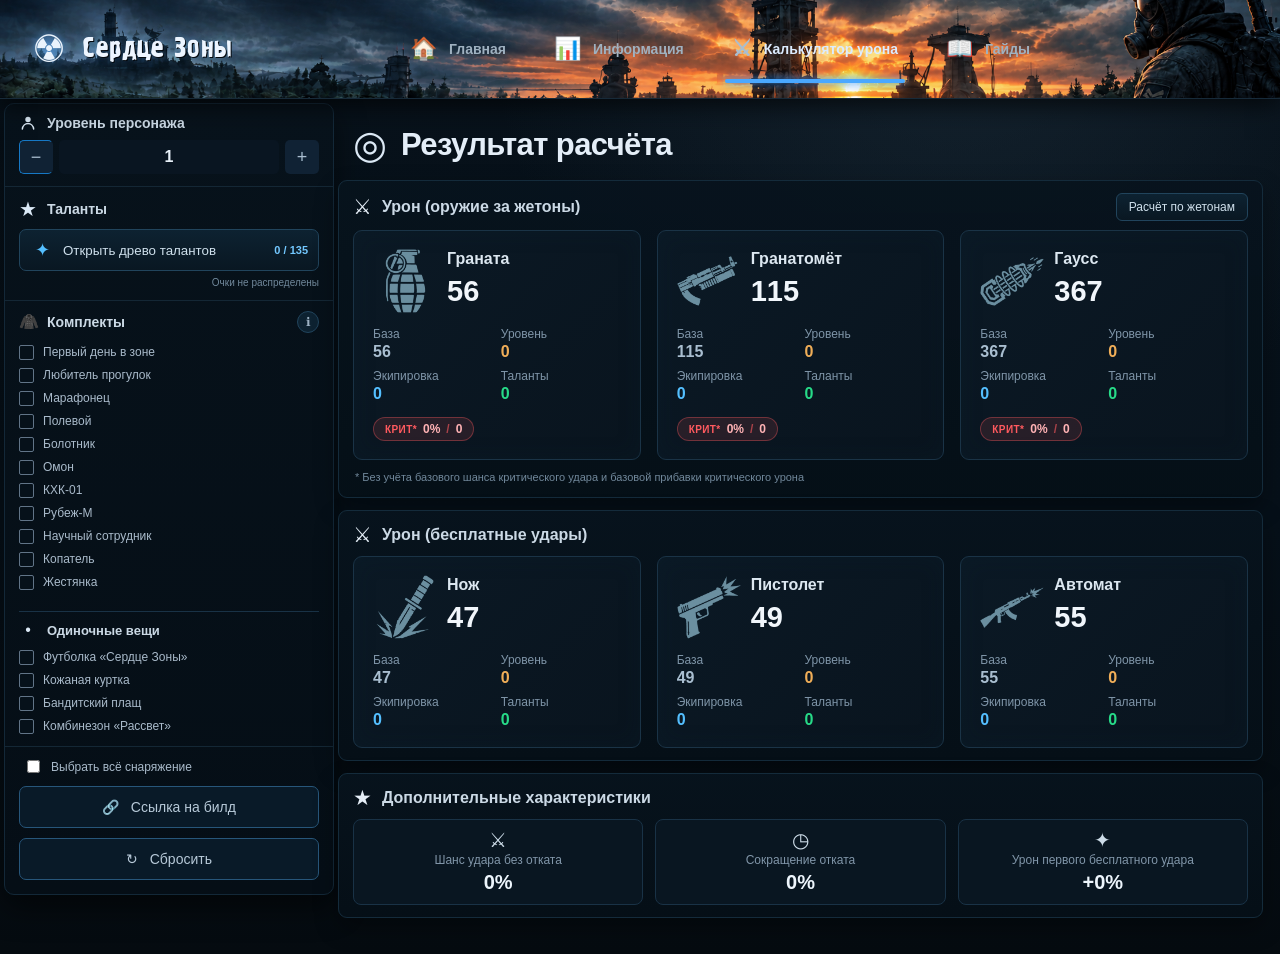
==== calculator.html @ 43578a58 "Fix" ====
<!doctype html>
<html lang="ru">
<head>
<meta charset="UTF-8">
<meta name="viewport" content="width=device-width, initial-scale=1.0">
<title>Сердце Зоны — Калькулятор урона</title>
<meta name="description" content="Калькулятор урона для игры «Сердце Зоны»: оружие, снаряжение и таланты.">
<meta property="og:type" content="website">
<meta property="og:site_name" content="Сердце Зоны">
<meta property="og:title" content="Сердце Зоны — Калькулятор урона">
<meta property="og:description" content="Калькулятор урона и справочные таблицы по уровням для игры «Сердце Зоны».">
<meta property="og:url" content="https://sof-oss.github.io/helper/calculator.html">
<meta property="og:image" content="https://sof-oss.github.io/helper/assets/preview.jpg">
<meta property="og:image:width" content="1200">
<meta property="og:image:height" content="628">
<meta property="og:locale" content="ru_RU">
<meta name="twitter:card" content="summary_large_image">
<link rel="icon" type="image/svg+xml" href="favicon.svg">
<link rel="stylesheet" href="styles.css">
</head>
<body>
<header class="site-header">
  <div class="header-inner">
    <a class="logo" href="index.html"><div class="rad-logo">☢</div><div class="logo-copy"><div class="logo-title">Сердце Зоны</div></div></a>
    <nav class="main-nav">
      <a href="index.html"><span>🏠</span>Главная</a>
      <a href="info.html"><span>📊</span>Информация</a>
      <a class="active" href="calculator.html"><span>⚔</span>Калькулятор урона</a>
      <a href="guides.html"><span>📖</span>Гайды</a>
    </nav>
  </div>
</header>

<div class="page">
<aside class="sidebar">
<section class="side-section level-section"><div class="side-title"><svg class="person-icon" viewBox="0 0 24 24" aria-hidden="true"><circle cx="12" cy="7.2" r="3.6"/><path d="M4.5 20c.4-4.6 3.9-7.3 7.5-7.3s7.1 2.7 7.5 7.3" fill="none" stroke="currentColor" stroke-width="2" stroke-linecap="round"/></svg><b>Уровень персонажа</b></div><div class="level-row"><button type="button" data-step="level" data-dir="-1">−</button><input id="level" type="number" min="1" max="100" value="1"><button type="button" data-step="level" data-dir="1">+</button></div></section>
<section class="side-section talent-launcher"><div class="side-title"><span>★</span><b>Таланты</b></div><button type="button" id="openTalents" class="talent-open"><span>✦</span><span>Открыть древо талантов</span><b id="talentPointsBadge">0 / 135</b></button><div class="talent-summary" id="talentSummary">Очки не распределены</div></section>
<section class="side-section equipment-section"><div class="side-title"><span class="clothes-icon" aria-hidden="true">🧥</span><b>Комплекты</b><button type="button" id="openGearInfo" class="gear-info-btn" aria-label="Бонусы снаряжения" title="Бонусы снаряжения">ℹ</button></div><div id="sets" class="options"></div><div class="items-divider"><span>•</span><b>Одиночные вещи</b></div><div id="items" class="options"></div></section>
<div class="side-actions">
<label class="select-all"><input id="selectAllEquipment" type="checkbox"> <span>Выбрать всё снаряжение</span></label>
<button type="button" class="side-btn" id="shareBuild">🔗 &nbsp; Ссылка на билд</button>
<button type="button" class="side-btn" id="resetAll">↻ &nbsp; Сбросить</button>
</div>
</aside>
<main class="content">
<div class="result-title"><span class="target-icon">◎</span><h1>Результат расчёта</h1></div>
<section class="result-panel"><div class="section-heading"><span>⚔</span><b>Урон (оружие за жетоны)</b><button type="button" id="openTokens" class="tokens-btn">Расчёт по жетонам</button></div><div class="damage-grid" id="paidCards"></div><p class="damage-footnote">* Без учёта базового шанса критического удара и базовой прибавки критического урона</p></section>
<section class="result-panel"><div class="section-heading"><span>⚔</span><b>Урон (бесплатные удары)</b></div><div class="damage-grid" id="freeCards"></div></section>
<section class="result-panel extra-panel"><div class="section-heading"><span>★</span><b>Дополнительные характеристики</b></div><div class="extra-grid"><div><i class="delta" id="deltaNoCooldown"></i><span>⚔</span><small>Шанс удара без отката</small><strong id="noCooldown">0%</strong></div><div><i class="delta" id="deltaCooldown"></i><span>◷</span><small>Сокращение отката</small><strong id="cooldown">0%</strong></div><div><i class="delta" id="deltaFirstFreeHit"></i><span>✦</span><small>Урон первого бесплатного удара</small><strong id="firstFreeHit">+0%</strong></div></div></section>
</main>
</div>

<div id="talentModal" class="talent-modal" aria-hidden="true">
  <div class="talent-backdrop" data-close-talents></div>
  <section class="talent-dialog" role="dialog" aria-modal="true" aria-labelledby="talentModalTitle">
    <div class="talent-game-window">
      <header class="talent-game-header">
        <div><h2 id="talentModalTitle">Таланты</h2><p>Усиливай удары по боссам и открывай новые бонусы по цепочке.</p></div>
        <div class="talent-game-actions"><span class="talent-points"><b id="modalSpentPoints">0</b> / <b id="modalMaxPoints">135</b></span><button type="button" class="talent-icon-button" data-close-talents aria-label="Закрыть">×</button></div>
      </header>
      <div class="talent-game-body"><aside class="talent-game-sidebar" id="talentSidebar"></aside><main class="talent-flow-wrap"><div class="talent-flow" id="talentFlow"></div></main><div class="talent-detail-overlay" id="talentDetailOverlay"></div></div>
    </div>
  </section>
</div>
<div id="gearInfoModal" class="talent-modal gear-info-modal" aria-hidden="true">
  <div class="talent-backdrop" data-close-gear-info></div>
  <section class="talent-dialog gear-info-dialog" role="dialog" aria-modal="true" aria-labelledby="gearInfoModalTitle">
    <div class="talent-game-window gear-info-window">
      <header class="talent-game-header">
        <div><h2 id="gearInfoModalTitle">Бонусы снаряжения</h2><p>Полный список бонусов всех комплектов и одиночных вещей.</p></div>
        <div class="talent-game-actions"><button type="button" class="talent-icon-button" data-close-gear-info aria-label="Закрыть">×</button></div>
      </header>
      <div class="gear-info-body" id="gearInfoBody"></div>
    </div>
  </section>
</div>
<div id="tokensModal" class="talent-modal gear-info-modal" aria-hidden="true">
  <div class="talent-backdrop" data-close-tokens></div>
  <section class="talent-dialog gear-info-dialog" role="dialog" aria-modal="true" aria-labelledby="tokensModalTitle">
    <div class="talent-game-window gear-info-window tokens-window">
      <header class="talent-game-header">
        <div><h2 id="tokensModalTitle">Расчёт по жетонам</h2><p>По текущему уровню, снаряжению и талантам из калькулятора.</p></div>
        <div class="talent-game-actions"><button type="button" class="talent-icon-button" data-close-tokens aria-label="Закрыть">×</button></div>
      </header>
      <div class="gear-info-body">
        <div class="tok-grid">
          <section class="tok-col">
            <label class="tok-field"><span>Количество жетонов</span><input id="tokenCount" type="number" min="0" step="1" value="7200" inputmode="numeric"></label>
            <div class="tok-title">Ожидаемый урон</div>
            <div class="data-wrap"><table class="data-table"><thead><tr><th>Оружие</th><th>Ударов</th><th>Без крита</th><th class="tok-crit">С критом</th></tr></thead><tbody id="tokenExpected"></tbody></table></div>
          </section>
          <section class="tok-col">
            <label class="tok-field"><span>Нужное количество урона</span><input id="tokenTarget" type="number" min="0" step="1" value="1000000" inputmode="numeric"></label>
            <div class="tok-title">Необходимо жетонов</div>
            <div class="data-wrap"><table class="data-table"><thead><tr><th>Оружие</th><th>Без крита</th><th class="tok-crit">С критом</th></tr></thead><tbody id="tokenNeeded"></tbody></table></div>
          </section>
        </div>
        <div class="gear-info-group-title">Исходные данные и эффективность</div>
        <section class="tok-col">
          <div class="data-wrap"><table class="data-table"><thead><tr><th>Оружие</th><th>Цена, жетонов</th><th>Урон за удар</th><th>Крит (шанс / бонус)</th><th class="tok-crit">Средний урон с критом</th><th>Урон на жетон</th><th>На жетон с критом</th></tr></thead><tbody id="tokenBase"></tbody></table></div>
        </section>
        <p class="tok-note">Цена за удар: граната — 3, гранатомёт — 5, гаусс — 15 жетонов. Средний урон с критом = урон + шанс крита × бонус крита. Количество ударов целое: жетоны считаются на целые удары. Крит считается без учёта базового шанса критического удара и базовой прибавки критического урона. ★ — самое выгодное оружие по урону на один жетон.</p>
      </div>
    </div>
  </section>
</div>
<div id="toast" class="toast" role="status" aria-live="polite">В разработке</div>
<script src="talents.js"></script><script src="app.js"></script></body></html>
---- styles.css ----
/* ===== Основа ===== */
*{box-sizing:border-box}
html,body{margin:0;min-height:100%;background:#060d13;color:#dce7f2;font-family:"Segoe UI",Arial,sans-serif;overflow-x:hidden}
body{background:radial-gradient(circle at 75% 0%,rgba(49,73,91,.32),transparent 35%),linear-gradient(180deg,#07111a 0,#061019 55%,#050b10 100%);font-size:14px}
:where(button,input,a):focus-visible{outline:2px solid #54bfff;outline-offset:2px}

/* ===== Шапка ===== */
.site-header{height:99px;border-bottom:1px solid #172a39;background-image:url("assets/header.png");background-size:100% auto;background-position:center;background-repeat:no-repeat;background-color:#07111a;box-shadow:0 5px 24px #000b;position:relative;z-index:2}
.header-inner{height:100%;display:flex;align-items:center;padding:0 28px;gap:50px}
.logo{width:315px;display:flex;align-items:center;gap:12px;text-decoration:none;color:inherit}
.rad-logo{width:42px;height:50px;display:grid;place-items:center;font-size:38px;color:#eaf3fc;filter:drop-shadow(0 0 6px #5aaeff);line-height:1}
@font-face{font-family:"Graffiti1C";src:url("assets/fonts/graffiti-stalker.woff") format("woff"),url("assets/fonts/graffiti-stalker.ttf") format("truetype");font-weight:normal;font-style:normal;font-display:swap}
.logo-title{font-family:"Graffiti1C","Segoe UI",Arial,sans-serif;font-size:29px;font-weight:400;letter-spacing:.5px;line-height:1;color:#edf5ff;text-shadow:1px 1px 0 #04090e,0 0 12px rgba(90,174,255,.4)}
.main-nav{height:100%;display:flex;align-items:center;gap:14px}
.main-nav a{height:100%;padding:0 17px;display:flex;align-items:center;gap:12px;color:#9fb1c0;text-decoration:none;font-weight:600;position:relative;white-space:nowrap}
.main-nav a:focus-visible{outline-offset:-2px;border-radius:4px}
.main-nav a span{font-size:22px;color:#a9bed1}
.main-nav a.active{color:#dcecff}
.main-nav a.active:after{content:"";position:absolute;bottom:15px;left:10px;right:10px;height:4px;border-radius:4px;background:#4aa8ff;box-shadow:0 0 8px #238cff}

/* ===== Вкладки сайта =====
   Каждый раздел (Калькулятор, Информация) — это .view; активен тот,
   у которого нет атрибута hidden. Переключение — в app.js (switchView). */

/* ===== Раскладка ===== */
.page{display:grid;grid-template-columns:330px minmax(0,1fr);gap:4px;min-height:calc(100vh - 92px);padding:4px;align-items:start}
.content{padding:15px 13px 20px 0;min-width:0}

/* ===== Боковая панель ===== */
.sidebar{border:1px solid #132838;border-radius:10px;background:linear-gradient(180deg,rgba(7,18,27,.98),rgba(5,14,22,.98));box-shadow:0 12px 30px #0008;overflow:hidden}
.side-section{padding:10px 14px 12px;border-bottom:1px solid #142735}
.side-title{display:flex;align-items:center;gap:10px;font-size:14px;color:#cbd9e5;margin-bottom:8px}
.side-title span{font-size:20px;color:#dbe9f6;width:18px;text-align:center}
.side-title .person-icon{width:18px;height:18px;flex:0 0 18px;fill:currentColor;color:#dbe9f6}
.side-title .clothes-icon{font-size:16px;line-height:18px;width:18px;height:18px;display:inline-block;filter:grayscale(1)}

.level-row{display:grid;grid-template-columns:34px 1fr 34px;gap:6px}
.level-row button,.level-row input{height:34px;border:0;background:#091521;color:#9db2c4;border-radius:5px;text-align:center;font-size:18px}
.level-row button{background:#102234;color:#a9bed0;cursor:pointer}
.level-row button:hover{background:#162d41}
.level-row button:first-child{border:1px solid #1678c5;border-right-color:#102234}
.level-row input{font-size:16px;font-weight:700;color:#e7f0f8;font-variant-numeric:tabular-nums;-moz-appearance:textfield}
.level-row input::-webkit-inner-spin-button,.level-row input::-webkit-outer-spin-button{appearance:none;margin:0}

.talent-open{width:100%;height:42px;border:1px solid #21445c;border-radius:7px;background:linear-gradient(180deg,#0d2231,#091722);color:#cfe0ec;display:grid;grid-template-columns:25px 1fr auto;align-items:center;gap:8px;padding:0 10px;cursor:pointer;text-align:left}
.talent-open:hover{background:#10293a;border-color:#2e6384}
.talent-open>span:first-child{font-size:18px;color:#54bfff;text-align:center}
.talent-open b{font-size:11px;color:#73c8ff;font-weight:600}
.talent-summary{margin-top:6px;color:#71889b;font-size:10px;text-align:right}

.equipment-section{padding-bottom:9px;max-height:500px;overflow-y:auto;scrollbar-width:thin;scrollbar-color:#31566f #08131d}
.items-divider{display:flex;align-items:center;gap:10px;margin:18px 0 7px;padding-top:9px;border-top:1px solid #193246;color:#cbd9e5;font-size:13px}
.items-divider span{font-size:16px;color:#dbe9f6;width:18px;text-align:center}
.items-divider b{font-weight:700}
.options{display:grid;gap:1px}
.option{display:flex;align-items:center;gap:9px;min-height:22px;color:#a9baca;font-size:12px;cursor:pointer}
.option input{appearance:none;width:15px;height:15px;border:1px solid #617487;border-radius:2px;background:#06111a;margin:0}
.option input:checked{background:#3d9fff;border-color:#52aaff;box-shadow:inset 0 0 0 3px #07131d}
.gear-info-btn{margin-left:auto;width:22px;height:22px;flex:0 0 22px;border:1px solid #21445c;border-radius:50%;background:#0d2231;color:#9db2c4;font-size:12px;font-style:normal;line-height:1;display:grid;place-items:center;cursor:pointer;padding:0}
.gear-info-btn:hover{background:#10293a;color:#cfe0ec;border-color:#2e6384}

.side-actions{padding:10px 14px 14px;display:grid;gap:10px}
.select-all{display:flex;align-items:center;gap:8px;padding:0 4px;color:#a9baca;font-size:12px;cursor:pointer}
.select-all input{accent-color:#54bfff;cursor:pointer}
.select-all span{user-select:none}
.side-btn{height:42px;border:1px solid #27567a;border-radius:7px;background:#091a28;color:#b7c9d8;font-size:14px;cursor:pointer}
.side-btn:hover{background:#0d2435}

/* ===== Результаты ===== */
.result-title{display:flex;align-items:center;gap:14px;padding:4px 15px 13px}
.result-title h1{margin:0;font-size:31px;letter-spacing:-.6px;color:#e4eef8}
.target-icon{font-size:39px;color:#dce9f5}
.result-panel{border:1px solid #142b3b;border-radius:9px;background:linear-gradient(180deg,rgba(7,19,29,.94),rgba(5,15,23,.96));padding:12px 14px;margin-bottom:12px;box-shadow:0 10px 25px #0005}
.section-heading{display:flex;align-items:center;gap:10px;font-size:16px;color:#cbd9e5;margin-bottom:9px}
.section-heading span{font-size:21px;color:#e5eef7}
.section-heading b{font-weight:700}
.damage-footnote{margin:10px 2px 0;color:#71889b;font-size:11px;line-height:1.4}

.damage-grid{display:grid;grid-template-columns:repeat(3,minmax(0,1fr));gap:16px}
.damage-card{min-height:145px;border:1px solid #1a3346;border-radius:9px;background:linear-gradient(135deg,#0b1925,#09141e);position:relative;padding:18px 19px;display:grid;grid-template-columns:64px 1fr;align-content:space-between;row-gap:14px;box-shadow:inset 0 0 22px #0a223433}
.weapon-icon{width:64px;height:64px;background-repeat:no-repeat;background-size:contain;background-position:center}
.weapon-rifle{background-image:url("assets/rifle-DNSRr11w.webp")}
.weapon-pistol{background-image:url("assets/pistol-Cy7zO65D.webp")}
.weapon-knife{background-image:url("assets/knife-Dh_ibA91.webp")}
.weapon-gauss{background-image:url("assets/gauss-IaBtaAzR.webp")}
.weapon-ubgl{background-image:url("assets/ubgl-9PMpxB6a.webp")}
.weapon-grenade{background-image:url("assets/grenade-IrR3fcAU.webp")}
.dmg-main{padding-left:10px}
.damage-card h3{margin:1px 0 9px;font-size:16px;color:#dce7f0}
.damage-card strong{font-size:29px;line-height:1;color:#f1f6fb;font-variant-numeric:tabular-nums}

/* Разбивка урона: четыре ячейки одинаковой ширины во всех карточках */
.breakdown{grid-column:1/-1;display:grid;grid-template-columns:repeat(auto-fit,minmax(78px,1fr));gap:8px}
.bd-cell{display:flex;flex-direction:column;gap:2px}
.bd-cell small{font-size:12px;color:#7f95a8}
.bd-cell em{font-style:normal;font-size:16px;font-weight:600;color:#a9bed0;font-variant-numeric:tabular-nums}
.bd-level em{color:#f0ae58}
.bd-gear em{color:#54bfff}
.bd-talent em{color:#27db88}
.crit-chip{grid-column:1/-1;justify-self:start;display:inline-flex;align-items:center;gap:6px;padding:4px 11px;border-radius:20px;background:rgba(255,90,95,.12);border:1px solid rgba(255,90,95,.35);color:#ffb3b5;font-size:12px;font-weight:600;white-space:nowrap;font-variant-numeric:tabular-nums}
.crit-chip em{font-style:normal}
.crit-chip-label{color:#ff5a5f;text-transform:uppercase;font-size:10px;letter-spacing:.4px;font-weight:700}
.crit-chip-sep{color:#ff5a5f;opacity:.6}

/* Прибавка/убыль рядом с изменившимся значением */
.delta{position:absolute;top:10px;right:14px;font-style:normal;font-weight:700;font-size:14px;opacity:0;transform:translateY(4px);transition:opacity .25s,transform .25s;pointer-events:none;font-variant-numeric:tabular-nums}
.delta.show{opacity:1;transform:none}
.delta.up{color:#27db88}
.delta.down{color:#ff6b6f}

/* Таблицы (расчёт по жетонам, вкладка «Информация») */
.data-wrap{overflow-x:auto}
.data-table{width:100%;border-collapse:collapse;font-size:13px;font-variant-numeric:tabular-nums}
.data-table th{color:#7c93a6;font-size:11px;font-weight:600;text-align:right;padding:5px 8px;border-bottom:1px solid #193246}
.data-table td{text-align:right;padding:7px 8px;border-top:1px solid #142735;color:#e3edf6;white-space:nowrap}
.data-table th:first-child,.data-table td:first-child{text-align:left;color:#cbd9e5}
.data-table td.tok-crit,.data-table th.tok-crit{color:#ffb3b5}
.data-table td.tok-best{color:#27db88;font-weight:700}

.tok-field{display:flex;align-items:center;gap:12px;color:#cbd9e5;font-size:13px;font-weight:600}
.tok-field input{border:1px solid #1b3447;border-radius:6px;background:#0b1f30;color:#e7f0f8;text-align:center;font-weight:700;font-variant-numeric:tabular-nums;-moz-appearance:textfield}
.tok-field input{width:140px;height:36px;font-size:16px}
.tok-field input::-webkit-inner-spin-button,.tok-field input::-webkit-outer-spin-button{appearance:none;margin:0}

/* Дополнительные характеристики — на всю ширину панели */
.extra-grid{display:grid;grid-template-columns:repeat(auto-fit,minmax(200px,1fr));gap:12px}
.extra-grid>div{position:relative;min-height:74px;border:1px solid #193246;border-radius:8px;background:#091621;display:flex;flex-direction:column;align-items:center;justify-content:center;gap:3px;padding:10px;text-align:center}
.extra-grid>div>span{font-size:20px;line-height:1;color:#cddce8}
.extra-grid small{color:#8196a9;font-size:12px;line-height:1.2}
.extra-grid strong{font-size:20px;color:#edf5fc;font-variant-numeric:tabular-nums}

/* ===== Стартовая страница ===== */
.home-content{max-width:1000px;margin:0 auto;padding:48px 20px 30px}
.home-hero{text-align:center;margin-bottom:34px}
.home-hero h1{margin:0 0 10px;font-size:34px;letter-spacing:-.6px;color:#e4eef8}
.home-hero p{margin:0 auto;max-width:620px;color:#9fb1c0;font-size:14px;line-height:1.6}
.home-grid{display:grid;grid-template-columns:repeat(3,minmax(0,1fr));gap:16px}
.home-card{display:flex;flex-direction:column;gap:9px;padding:22px 20px;border:1px solid #1a3346;border-radius:9px;background:linear-gradient(135deg,#0b1925,#09141e);box-shadow:inset 0 0 22px #0a223433;color:inherit;text-decoration:none;transition:border-color .15s,transform .15s}
.home-card:hover{border-color:#2e6384;transform:translateY(-2px)}
.home-card span{font-size:30px;line-height:1;color:#54bfff}
.home-card b{font-size:16px;color:#dce7f0}
.home-card small{color:#8196a9;font-size:12px;line-height:1.5}

/* ===== Вкладка «Информация» ===== */
.info-content{max-width:1400px;margin:0 auto;padding:15px 20px 24px}
.info-lead{margin:0 2px 14px;color:#8196a9;font-size:12px;line-height:1.5}
.placeholder-panel{padding:32px 16px;text-align:center;color:#8196a9;font-size:14px}
.info-groups{display:grid;grid-template-columns:2.3fr 1fr 1fr;gap:16px;align-items:start}

/* Общая карточка блока — базовое оформление, у каждого блока свой акцентный
   цвет рамки/подложки/тени ниже (info-group-talents/pda/char), чтобы три
   блока не сливались друг с другом визуально. */
.info-group{border:1px solid #1a3346;border-radius:9px;background:linear-gradient(135deg,#0b1925,#09141e);padding:14px 16px 16px;box-shadow:inset 0 0 22px #0a223433;min-width:0}
.info-group-title{display:flex;align-items:center;justify-content:center;gap:9px;font-size:15px;color:#dce7f0;margin-bottom:11px;text-align:center}
.info-led{width:9px;height:9px;flex:0 0 9px;border-radius:50%;background:var(--led,#54bfff);box-shadow:0 0 8px var(--led,#54bfff)}
.info-subcols{display:grid;grid-template-columns:repeat(3,1fr);gap:10px}

/* Отличительное оформление трёх блоков: у каждого свой лёгкий оттенок рамки,
   подложки и внутренней тени, в тон его индикатора (info-led). */
.info-group-talents{border-color:#3a3320;background:linear-gradient(135deg,#141008,#0d0b06),linear-gradient(135deg,#0b1925,#09141e);box-shadow:inset 0 0 26px rgba(255,183,77,.05)}
.info-group-pda{border-color:#1f3a28;background:linear-gradient(135deg,#0c1712,#090f0b),linear-gradient(135deg,#0b1925,#09141e);box-shadow:inset 0 0 26px rgba(159,220,159,.05)}
.info-group-char{border-color:#1a3350;background:linear-gradient(135deg,#0a1826,#07121c),linear-gradient(135deg,#0b1925,#09141e);box-shadow:inset 0 0 26px rgba(84,191,255,.06)}

/* Таблицы «Информация» — усиленная читаемость: те же чёткие пропорциональные
   цифры, что и в остальном интерфейсе (а не мелкий моноширинный шрифт),
   более контрастная зебра и явные разделители между колонками
   ("Уровень" / "Урон" / "Всего"), как в исходном экспортируемом изображении
   (html_progress-tables.html), где числа не сливались друг с другом. */
.info-table{font-family:"Segoe UI",Arial,sans-serif;table-layout:fixed;-webkit-font-smoothing:antialiased}
.info-table th{padding:6px 6px 8px;font-size:10.5px;letter-spacing:.5px;text-transform:uppercase;border-bottom:1px solid #23475f;text-align:center;font-weight:700}
.info-table td{padding:5px 6px;font-size:12.5px;font-weight:600;border-top:1px solid #12222f;text-align:center;color:#eef4fa}
.info-table th:first-child,.info-table td:first-child{text-align:center;color:inherit}
.info-table tbody tr:nth-child(even):not(.info-milestone) td{background:rgba(159,220,159,.045)}
.info-milestone td{background:rgba(255,183,77,.14);color:#ffdca8;font-weight:700;border-top-color:rgba(255,183,77,.3);border-bottom:1px solid rgba(255,183,77,.3)}
.info-milestone td:first-child{color:#ffb74d}
.info-notes{margin:12px 0 0;padding-left:0;font-size:11.5px;line-height:1.7;list-style:none;text-align:center}
.info-notes li{margin-bottom:2px;font-weight:600}

/* ===== Уведомление ===== */
.toast{position:fixed;left:50%;top:50%;transform:translate(-50%,-45%) scale(.96);min-width:320px;padding:26px 38px 28px;border:2px solid #566b76;border-radius:4px;background:linear-gradient(180deg,#18252a 0%,#0a1114 100%);color:#d9e1df;text-align:center;font-size:24px;font-weight:700;letter-spacing:1px;text-transform:uppercase;box-shadow:0 0 0 1px #080c0e,0 16px 55px #000c,inset 0 0 35px #0008;opacity:0;pointer-events:none;transition:opacity .18s ease,transform .18s ease;z-index:3000}
.toast::before{content:"☢";display:block;margin:0 auto 12px;font-size:58px;line-height:1;color:#c8d21f;text-shadow:0 0 8px #c8d21f66,2px 2px 0 #151a0a}
.toast::after{content:"";position:absolute;inset:7px;border:1px solid #2c3b40;pointer-events:none}
.toast.show{opacity:1;transform:translate(-50%,-50%) scale(1)}

/* ===== Окна (таланты, снаряжение, жетоны) ===== */
.talent-modal{position:fixed;inset:0;display:none;z-index:2000}
.talent-modal.show{display:block}
.talent-backdrop{position:absolute;inset:0;background:rgba(0,0,0,.68);backdrop-filter:blur(2px)}
.talent-dialog{position:absolute;inset:2vh 2vw;display:flex;align-items:stretch;justify-content:center;overflow:hidden}
.talent-game-window{width:100%;height:100%;min-width:0;border:1px solid rgba(72,78,84,.72);background:#0b0c0c;box-shadow:inset 0 0 0 1px rgba(0,0,0,.7),0 18px 45px rgba(0,0,0,.7);display:flex;flex-direction:column}
.talent-game-header{height:66px;flex:0 0 66px;padding:10px 20px;display:flex;align-items:center;justify-content:space-between;background:linear-gradient(180deg,#17191a,#0e1011);border-bottom:1px solid #34383b}
.talent-game-header h2{margin:0;font:700 28px/1.1 "Rubik Dirt","Segoe UI",sans-serif;color:#f0f0ec}
.talent-game-header p{margin:5px 0 0;color:#858b8f;font-size:12px}
.talent-game-actions{display:flex;align-items:center;gap:10px}
.talent-points{padding:7px 12px;background:#151718;border:1px solid #3b3f41;color:#aeb2b4;font-size:13px}
.talent-points b{color:#fff}
.talent-icon-button{width:36px;height:36px;border:1px solid #303436;background:#181a1b;color:#ddd;font-size:25px;line-height:1;cursor:pointer}
.talent-game-body{position:relative;flex:1;min-height:0;min-width:0;display:flex;overflow:hidden;background:#070908}

/* Боковая панель талантов */
.talent-game-sidebar{flex:0 0 320px;width:320px;height:100%;padding:16px 14px;z-index:2;background-color:rgba(11,12,13,.72);border-right:1px solid rgba(72,78,84,.5);background-image:linear-gradient(rgba(72,78,84,.12) 1px,transparent 1px),linear-gradient(90deg,rgba(72,78,84,.12) 1px,transparent 1px);background-size:12px 12px;overflow:auto}
.talent-side-title{display:flex;justify-content:space-between;align-items:center;font-family:"Rubik Dirt","Segoe UI",sans-serif;font-size:22px;margin-bottom:10px}
.talent-side-title b{font:600 13px "Segoe UI";color:#aaa}
.talent-progress{height:22px;background:#202326;border:1px solid #383c3e;position:relative;margin-bottom:14px}
.talent-progress i{display:block;height:100%;background:repeating-linear-gradient(135deg,#8d6f2d 0 8px,#a68135 8px 16px);opacity:.9}
.talent-side-stats{display:flex;justify-content:center;gap:30px;margin-bottom:14px}
.talent-side-stats>div{text-align:center}
.talent-side-stats>div+div{border-left:1px solid #45484a;padding-left:30px}
.talent-side-stats b{display:block;font-size:25px;line-height:1}
.talent-side-stats small{color:#777;font-size:11px}
.talent-last{border:1px solid #34383a;background:rgba(10,11,12,.72);padding:8px 10px;margin-bottom:14px}
.talent-last small{display:block;color:#777;font-size:11px;margin-bottom:5px}
.talent-last-list{display:flex;flex-wrap:wrap;gap:4px 12px;font-size:12px;color:#aaa}
.talent-last-list b{font-weight:700}
.talent-last-list .up b{color:#27db88}
.talent-last-list .down b{color:#ff6b6f}
.talent-branch-tabs{border:1px solid #373a3d;display:grid}
.talent-branch-tabs button{height:42px;border:0;border-bottom:1px solid #303335;background:transparent;color:#c5c8ca;text-align:left;padding:0 13px;font-weight:600;cursor:pointer}
.talent-branch-tabs button:last-child{border-bottom:0}
.talent-branch-tabs button.active{background:#deded8;color:#171819}
.talent-branch-description{display:flex;flex-direction:column;gap:3px;padding:12px 2px 14px;color:#777;font-size:12px}
.talent-branch-description b{font-size:17px;color:#e1e1dd}
.talent-side-hint{color:#777;font-size:11px;line-height:1.5;padding:10px 2px 0;border-top:1px solid #34383a;margin-top:10px}
.talent-hide{width:100%;margin-top:14px;height:36px;border:1px solid #404447;background:#1b1d1e;color:#bfc2c3;cursor:pointer}
.talent-hide:disabled{opacity:.5;cursor:default}

/* Описание таланта — отдельное окно по центру экрана */
.talent-detail{border:1px solid #34383a;background:rgba(10,11,12,.72);padding:12px;box-shadow:inset 0 0 0 1px rgba(0,0,0,.4)}
.talent-detail-art{width:72px;height:72px;border:1px solid #8b8c86;background:#111;overflow:hidden;display:grid;place-items:center;font-size:34px;color:#eee;margin-bottom:10px}
.talent-detail-art img{display:block;width:100%;height:100%;object-fit:cover}
.talent-detail-title{display:flex;justify-content:space-between;gap:8px;align-items:start}
.talent-detail-title h3{margin:0;color:#f0f0ec;font-size:18px}
.talent-detail-title span{font-size:12px;color:#bcbdb8}
.talent-detail-desc{font-size:12px;line-height:1.45;color:#9a9d9e;margin:7px 0 10px}
.talent-detail-effect{border-top:1px solid #34383a;border-bottom:1px solid #34383a;padding:8px 0;display:flex;flex-direction:column;gap:2px}
.talent-detail-effect small{color:#777}
.talent-detail-effect span{font-size:11px;color:#999}
.talent-detail-effect .talent-rank-done{color:#d2d2cd}
.talent-detail-effect b{color:#f0ae58}
.talent-detail-requirement{display:flex;flex-direction:column;gap:2px;padding:8px 0;color:#777;font-size:10px}
.talent-detail-requirement b{color:#bbb;font-size:11px}
.talent-detail-actions{display:flex;gap:5px}
.talent-detail-actions button{height:36px;border:1px solid #4a4c4d;background:#252728;color:#ddd;cursor:pointer}
.talent-detail-minus{width:38px;font-size:20px}
.talent-detail-up{flex:1}
.talent-detail-up:not(:disabled){background:#9a6e2e;border-color:#d19a4a;color:#fff}
.talent-detail-up:disabled{opacity:.5;cursor:default}
.talent-detail-overlay{position:fixed;inset:0;z-index:2500;display:none;align-items:center;justify-content:center;padding:20px}
.talent-detail-overlay.show{display:flex}
.talent-detail-backdrop{position:absolute;inset:0;background:rgba(0,0,0,.62);backdrop-filter:blur(2px)}
.talent-detail-modal{position:relative;z-index:1;width:min(420px,100%);max-height:86vh;overflow:auto;animation:talentDetailIn .14s ease}
.talent-detail-modal .talent-detail{box-shadow:inset 0 0 0 1px rgba(0,0,0,.4),0 24px 60px rgba(0,0,0,.65)}
.talent-detail-close{position:absolute;top:-14px;right:-14px;width:30px;height:30px;border:1px solid #404447;border-radius:50%;background:#1b1d1e;color:#ddd;font-size:17px;line-height:1;cursor:pointer}
@keyframes talentDetailIn{from{opacity:0;transform:translateY(8px) scale(.97)}to{opacity:1;transform:none}}

/* Дерево талантов: масштаб и перетаскивание */
.talent-flow-wrap{position:relative;flex:1 1 auto;min-width:0;min-height:0;overflow:hidden;background:rgba(7,9,8,.24);touch-action:none;cursor:grab}
.talent-flow{position:relative;min-width:100%;min-height:100%;width:max-content;padding:0 24px 24px}
.talent-flow-canvas{position:relative;margin:10px auto 20px;background:url("assets/talents-CjzNNTY-.webp") center/cover no-repeat;transform-origin:0 0;will-change:transform}
.talent-edge-layer{position:absolute;inset:0;overflow:visible;pointer-events:none}
.talent-node-game{position:absolute;width:100px;height:100px;padding:0;border:1px solid rgba(176,176,170,.36);background:#0b0c0ce6;box-shadow:inset 0 0 0 1px rgba(0,0,0,.36);cursor:pointer;transition:.12s;overflow:hidden}
.talent-node-game:hover{border-color:#dadad4;transform:translateY(-1px)}
.talent-node-game:focus-visible{outline-color:#f2f2ec}
.talent-node-game.locked{opacity:.65;filter:grayscale(.55)}
.talent-node-game.open{border-color:rgba(176,176,170,.46)}
.talent-node-game.ready{border-color:rgba(247,174,86,.68);box-shadow:inset 0 0 0 1px rgba(0,0,0,.36),0 0 12px rgba(247,174,86,.12)}
.talent-node-game.maxed{background:#101010f0;border-color:rgba(121,196,103,.72);box-shadow:inset 0 0 0 1px rgba(0,0,0,.36),0 0 14px rgba(121,196,103,.14)}
.talent-node-game.selected{border-color:#f2f2ec;box-shadow:inset 0 0 0 1px #000,0 0 16px rgba(232,232,226,.14)}
.talent-node-game.on-path{border-color:#54bfff}
.talent-node-game.on-path:not(.selected){box-shadow:inset 0 0 0 1px rgba(0,0,0,.36),0 0 14px rgba(84,191,255,.4)}
.talent-node-art{position:absolute;inset:0;display:grid;place-items:center;font-size:40px;color:#ddd;background:#111;overflow:hidden}
.talent-node-art img{display:block;width:100%;height:100%;object-fit:cover}
.talent-node-rank{position:absolute;right:5px;bottom:3px;color:#fff;text-shadow:0 1px 0 #000,1px 0 #000,-1px 0 #000;font:600 13px/1 "Segoe UI";z-index:1}

/* Бонусы снаряжения и расчёт по жетонам */
.gear-info-window{width:min(760px,92vw);height:auto;max-height:86vh}
.tokens-window{width:min(1040px,94vw)}
.gear-info-dialog{align-items:center}
.gear-info-body{flex:1;min-height:0;overflow:auto;padding:16px 20px 20px;display:flex;flex-direction:column;gap:8px;background:#070908}
.gear-info-group-title{font-size:12px;color:#7c93a6;text-transform:uppercase;letter-spacing:.6px;margin:10px 0 2px;padding-top:8px;border-top:1px solid #193246}
.gear-info-group-title:first-child{margin-top:0;padding-top:0;border-top:0}
.gear-info-card{border:1px solid #1a3346;border-radius:8px;background:linear-gradient(135deg,#0b1925,#09141e);padding:10px 12px}
.gear-info-card b{display:block;color:#dce7f0;font-size:13px;margin-bottom:7px}
.gear-info-tags{display:flex;flex-wrap:wrap;gap:6px}
.gear-info-tag{display:inline-flex;align-items:center;gap:4px;padding:3px 9px;border-radius:20px;background:#0d1d2a;border:1px solid #234157;color:#a9bed0;font-size:11px;white-space:nowrap}
.gear-info-tag b{display:inline;margin:0;color:#54bfff;font-weight:700}
.gear-info-total-wrap{position:sticky;bottom:0;margin:6px -20px -20px;padding:10px 20px 16px;background:linear-gradient(180deg,rgba(7,9,8,0),#070908 28%);z-index:1}
.gear-info-total{border-color:#2e6384;background:linear-gradient(135deg,#0d2231,#0a1a27);box-shadow:0 0 14px rgba(84,191,255,.12)}
.gear-info-total>b{color:#73c8ff}

.tokens-btn{margin-left:auto;height:28px;padding:0 12px;border:1px solid #21445c;border-radius:6px;background:linear-gradient(180deg,#0d2231,#091722);color:#cfe0ec;font:inherit;font-size:12px;cursor:pointer;white-space:nowrap}
.tokens-btn:hover{background:#10293a;border-color:#2e6384}
.tok-grid{display:grid;grid-template-columns:1fr 1fr;gap:16px}
.tok-col{border:1px solid #1a3346;border-radius:8px;background:linear-gradient(135deg,#0b1925,#09141e);padding:12px}
.tok-field{justify-content:space-between;margin-bottom:12px}
.tok-title{font-size:12px;color:#7c93a6;text-transform:uppercase;letter-spacing:.6px;margin-bottom:6px}
.tok-note{color:#71889b;font-size:11px;line-height:1.5}

/* ===== Средние экраны ===== */
@media(max-width:1050px){
  .header-inner{gap:15px}
  .main-nav{gap:0}
  .main-nav a{padding:0 9px}
  .page{grid-template-columns:300px 1fr}
  .info-groups{grid-template-columns:1fr}
  .home-grid{grid-template-columns:1fr 1fr}
}
@media(max-width:850px){
  .talent-dialog{inset:0}
  .talent-game-sidebar{flex-basis:260px;width:260px}
  .talent-game-header{height:58px;flex-basis:58px}
  .talent-game-header p{display:none}
}

/* ===== Планшеты и телефоны ===== */
@media(max-width:760px){
  .site-header{height:auto;background-position:center top}
  .header-inner{min-height:80px;flex-wrap:wrap;padding:10px 14px}
  .logo{width:auto}
  .main-nav{order:3;width:100%;height:44px;overflow:auto}
  .main-nav a{font-size:12px}
  .main-nav a.active:after{bottom:5px;height:3px}
  .page{display:block}
  .sidebar{margin-bottom:8px}
  .content{padding:8px}
  .damage-grid{grid-template-columns:1fr}
  .toast{min-width:0;width:calc(100% - 40px);padding:22px 24px 25px;font-size:20px}
  .toast::before{font-size:50px}
  .info-content{padding:10px}
  .home-content{padding:30px 16px 20px}
  .home-hero h1{font-size:26px}
  .home-grid{grid-template-columns:1fr}
}
@media(max-width:650px){
  .talent-game-body{display:block;overflow:auto}
  .talent-game-sidebar{width:100%;height:auto;max-height:48%;border-right:0;border-bottom:1px solid #34383a}
  .talent-flow-wrap{height:52%}
  .talent-detail-overlay{padding:12px}
  .talent-detail-modal{max-height:82vh}
  .talent-detail-close{top:-12px;right:-12px;width:28px;height:28px}
  .gear-info-window{width:94vw}
  .gear-info-body{padding:14px}
  .gear-info-total-wrap{margin:6px -14px -14px;padding:10px 14px 14px}
  .tok-grid{grid-template-columns:1fr}
  .tok-field input{width:120px}
  .data-table{font-size:12px}
  .data-table th,.data-table td{padding:6px 4px}
  .tokens-btn{font-size:11px;padding:0 9px}
  .info-subcols{grid-template-columns:1fr}
}
@media(max-width:430px){
  .header-inner{padding:8px 10px;gap:8px}
  .logo{gap:8px}
  .rad-logo{width:32px;height:38px;font-size:28px}
  .logo-title{font-size:19px;letter-spacing:.3px}
  .main-nav a{padding:0 8px;font-size:11px;gap:6px}
  .main-nav a span{font-size:17px}
  .result-title{padding:4px 8px 10px;gap:8px}
  .result-title h1{font-size:21px}
  .target-icon{font-size:27px}
  .result-panel{padding:10px}
  .damage-card{padding:13px 14px;min-height:auto;grid-template-columns:50px 1fr}
  .weapon-icon{width:50px;height:50px}
  .damage-card h3{font-size:13px;margin-bottom:5px}
  .damage-card strong{font-size:22px}
  .bd-cell em{font-size:14px}
  .crit-chip{font-size:11px;padding:3px 9px}
  .level-row button,.level-row input{height:42px}
  .option{min-height:36px}
  .option input{width:18px;height:18px}
  .talent-open{height:46px}
  .talent-game-header{padding:8px 12px}
  .talent-game-header h2{font-size:19px}
  .talent-points{font-size:11px;padding:5px 8px}
  .talent-icon-button{width:32px;height:32px;font-size:20px}
  .talent-node-game{width:82px;height:82px}
  .talent-node-art{font-size:32px}
  .talent-detail-art{width:56px;height:56px;font-size:26px}
  .talent-side-title{font-size:16px;margin-bottom:6px}
  .talent-side-stats{gap:18px;margin-bottom:10px}
  .talent-side-stats b{font-size:18px}
  .talent-progress{height:16px;margin-bottom:10px}
  .talent-branch-tabs button{height:34px;font-size:12px;padding:0 10px}
  .talent-branch-description{padding:8px 2px 10px}
  .talent-branch-description b{font-size:14px}
}
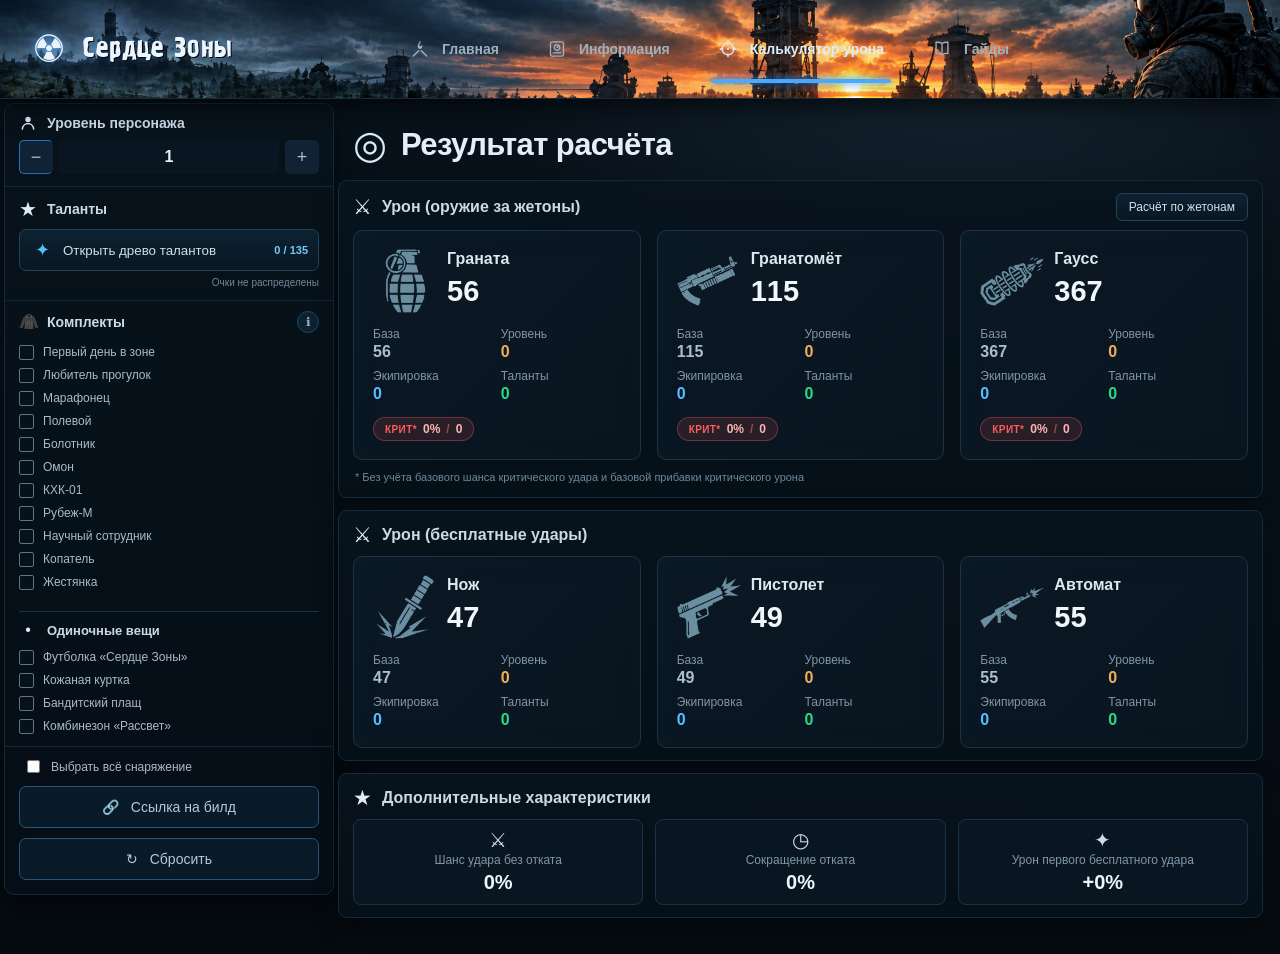
==== commit 32efb271: "Fix" ====
--- a/calculator.html
+++ b/calculator.html
@@ -23,10 +23,10 @@
   <div class="header-inner">
     <a class="logo" href="index.html"><div class="rad-logo">☢</div><div class="logo-copy"><div class="logo-title">Сердце Зоны</div></div></a>
     <nav class="main-nav">
-      <a href="index.html"><span>🏠</span>Главная</a>
-      <a href="info.html"><span>📊</span>Информация</a>
-      <a class="active" href="calculator.html"><span>⚔</span>Калькулятор урона</a>
-      <a href="guides.html"><span>📖</span>Гайды</a>
+      <a href="index.html"><svg class="nav-icon" viewBox="0 0 24 24" fill="none" aria-hidden="true"><path d="M12 2.4c-.7 2.1-2.9 3.8-2.9 6.6a2.9 2.9 0 0 0 5.8 0c0-1.1-.5-1.7-.8-2.3.1 1.3-.6 2.1-1.4 2.1-1 0-1.6-.8-1.4-1.9.3-1.4 1.6-2.3 1.6-4.1-.3-.1-.6-.3-.9-.4Z" fill="currentColor"/><path d="M4 20.5 10.4 14M20 20.5 13.6 14" stroke="currentColor" stroke-width="1.7" stroke-linecap="round"/></svg>Главная</a>
+      <a href="info.html"><svg class="nav-icon" viewBox="0 0 24 24" fill="none" aria-hidden="true"><rect x="4.2" y="3.4" width="15.6" height="17.2" rx="2.2" stroke="currentColor" stroke-width="1.6"/><circle cx="12" cy="10.3" r="3.3" stroke="currentColor" stroke-width="1.5"/><path d="M12 10.3 13.9 8.2" stroke="currentColor" stroke-width="1.5" stroke-linecap="round"/><path d="M7.2 16.6h9.6" stroke="currentColor" stroke-width="1.5" stroke-linecap="round"/></svg>Информация</a>
+      <a class="active" href="calculator.html"><svg class="nav-icon" viewBox="0 0 24 24" fill="none" aria-hidden="true"><circle cx="12" cy="12" r="7" stroke="currentColor" stroke-width="1.6"/><path d="M12 2.6v3.3M12 18.1v3.3M2.6 12h3.3M18.1 12h3.3" stroke="currentColor" stroke-width="1.6" stroke-linecap="round"/><circle cx="12" cy="12" r="1.3" fill="currentColor"/></svg>Калькулятор урона</a>
+      <a href="guides.html"><svg class="nav-icon" viewBox="0 0 24 24" fill="none" aria-hidden="true"><path d="M12 5.4c-1.9-1.2-4.5-1.7-7.1-1.5v13.4c2.6-.2 5.2.3 7.1 1.5 1.9-1.2 4.5-1.7 7.1-1.5V3.9c-2.6-.2-5.2.3-7.1 1.5Z" stroke="currentColor" stroke-width="1.6" stroke-linejoin="round"/><path d="M12 5.4v13.4" stroke="currentColor" stroke-width="1.6"/></svg>Гайды</a>
     </nav>
   </div>
 </header>
--- a/styles.css
+++ b/styles.css
@@ -14,7 +14,9 @@
 .main-nav{height:100%;display:flex;align-items:center;gap:14px}
 .main-nav a{height:100%;padding:0 17px;display:flex;align-items:center;gap:12px;color:#9fb1c0;text-decoration:none;font-weight:600;position:relative;white-space:nowrap}
 .main-nav a:focus-visible{outline-offset:-2px;border-radius:4px}
-.main-nav a span{font-size:22px;color:#a9bed1}
+/* Иконки в шапке — inline SVG на currentColor, поэтому подсветку активного пункта
+   красим один раз через .main-nav a.active, а не дублируем цвет на каждой иконке */
+.main-nav a .nav-icon{width:20px;height:20px;flex:0 0 20px}
 .main-nav a.active{color:#dcecff}
 .main-nav a.active:after{content:"";position:absolute;bottom:15px;left:10px;right:10px;height:4px;border-radius:4px;background:#4aa8ff;box-shadow:0 0 8px #238cff}
 
@@ -129,17 +131,36 @@
 .extra-grid small{color:#8196a9;font-size:12px;line-height:1.2}
 .extra-grid strong{font-size:20px;color:#edf5fc;font-variant-numeric:tabular-nums}
 
-/* ===== Стартовая страница ===== */
-.home-content{max-width:1000px;margin:0 auto;padding:48px 20px 30px}
-.home-hero{text-align:center;margin-bottom:34px}
-.home-hero h1{margin:0 0 10px;font-size:34px;letter-spacing:-.6px;color:#e4eef8}
-.home-hero p{margin:0 auto;max-width:620px;color:#9fb1c0;font-size:14px;line-height:1.6}
-.home-grid{display:grid;grid-template-columns:repeat(3,minmax(0,1fr));gap:16px}
-.home-card{display:flex;flex-direction:column;gap:9px;padding:22px 20px;border:1px solid #1a3346;border-radius:9px;background:linear-gradient(135deg,#0b1925,#09141e);box-shadow:inset 0 0 22px #0a223433;color:inherit;text-decoration:none;transition:border-color .15s,transform .15s}
-.home-card:hover{border-color:#2e6384;transform:translateY(-2px)}
-.home-card span{font-size:30px;line-height:1;color:#54bfff}
-.home-card b{font-size:16px;color:#dce7f0}
-.home-card small{color:#8196a9;font-size:12px;line-height:1.5}
+/* ===== Стартовая страница =====
+   Раньше это была просто плашка с тремя ссылками. Добавили "датчик" сверху
+   (пульсирующая точка, как индикатор ПДА), крупный вотермарк-радиацию за
+   заголовком и статы, чтобы страница не выглядела заглушкой. */
+.home-content{max-width:1040px;margin:0 auto;padding:56px 20px 44px}
+.home-hero{position:relative;text-align:center;margin-bottom:42px;padding:8px 0 4px;isolation:isolate}
+.home-hero::before{content:"☢";position:absolute;top:-52px;left:50%;transform:translateX(-50%);font-size:230px;line-height:1;color:#123047;opacity:.22;pointer-events:none;z-index:-1}
+.home-eyebrow{position:relative;display:inline-flex;align-items:center;gap:8px;padding:6px 14px;border:1px solid #24506e;border-radius:20px;background:rgba(15,34,51,.65);color:#6fc3ff;font-size:11px;letter-spacing:1.6px;text-transform:uppercase;font-weight:700;margin-bottom:20px}
+.home-eyebrow i{width:6px;height:6px;flex:0 0 6px;border-radius:50%;background:#54bfff;box-shadow:0 0 8px #54bfff;animation:radarPulse 1.8s ease-in-out infinite}
+@keyframes radarPulse{0%,100%{opacity:.35;transform:scale(.75)}50%{opacity:1;transform:scale(1.2)}}
+.home-hero h1{margin:0 0 14px;font-size:42px;letter-spacing:-.6px;color:#e4eef8;text-shadow:0 0 22px rgba(90,174,255,.25)}
+.home-hero p{margin:0 auto;max-width:620px;color:#9fb1c0;font-size:14px;line-height:1.65}
+.home-stats{display:flex;flex-wrap:wrap;justify-content:center;gap:10px;margin-top:26px}
+.home-stat{display:flex;align-items:center;gap:6px;padding:7px 14px;border:1px solid #1a3346;border-radius:7px;background:linear-gradient(135deg,#0b1925,#09141e);color:#9fb1c0;font-size:12px;font-variant-numeric:tabular-nums}
+.home-stat b{color:#dce7f0;font-weight:700}
+.home-grid{display:grid;grid-template-columns:repeat(3,minmax(0,1fr));gap:18px}
+/* Акцентный цвет карточки задаётся инлайново (--accent/--accent-bg/--accent-border),
+   чтобы не плодить по три модификатора класса на каждую карточку */
+.home-card{display:flex;flex-direction:column;border:1px solid #1a3346;border-radius:11px;background:linear-gradient(160deg,#0b1925,#08121b);overflow:hidden;color:inherit;text-decoration:none;position:relative;box-shadow:0 10px 24px #0005;transition:transform .18s,border-color .18s,box-shadow .18s}
+.home-card::before{content:"";display:block;height:3px;background:var(--accent,#54bfff)}
+.home-card:hover{transform:translateY(-3px);border-color:#2e6384;box-shadow:0 16px 34px #0008}
+.home-card-body{padding:22px 20px 20px;display:flex;flex-direction:column;gap:10px;flex:1}
+.home-card-icon{width:46px;height:46px;border-radius:10px;display:grid;place-items:center;background:var(--accent-bg,rgba(84,191,255,.12));border:1px solid var(--accent-border,rgba(84,191,255,.35));color:var(--accent,#54bfff)}
+.home-card-icon svg{width:24px;height:24px}
+.home-card b{font-size:16px;color:#dce7f0;display:flex;align-items:center;flex-wrap:wrap}
+.home-card small{color:#8196a9;font-size:12px;line-height:1.55;flex:1}
+.home-card-badge{margin-left:8px;padding:2px 8px;border-radius:10px;background:rgba(159,220,159,.14);border:1px solid rgba(159,220,159,.35);color:#9fdc9f;font-size:10px;font-weight:700;text-transform:uppercase;letter-spacing:.4px}
+.home-card-cta{display:inline-flex;align-items:center;gap:6px;font-size:12px;font-weight:700;color:var(--accent,#54bfff);margin-top:2px}
+.home-card-cta svg{width:14px;height:14px;transition:transform .18s}
+.home-card:hover .home-card-cta svg{transform:translateX(3px)}
 
 /* ===== Вкладка «Информация» ===== */
 .info-content{max-width:1400px;margin:0 auto;padding:15px 20px 24px}
@@ -327,8 +348,13 @@
   .toast{min-width:0;width:calc(100% - 40px);padding:22px 24px 25px;font-size:20px}
   .toast::before{font-size:50px}
   .info-content{padding:10px}
-  .home-content{padding:30px 16px 20px}
+  .home-content{padding:32px 16px 24px}
+  .home-hero{margin-bottom:30px}
+  .home-hero::before{font-size:140px;top:-30px}
+  .home-eyebrow{font-size:10px;padding:5px 11px}
   .home-hero h1{font-size:26px}
+  .home-stats{gap:8px;margin-top:20px}
+  .home-card-body{padding:18px 16px 16px}
   .home-grid{grid-template-columns:1fr}
 }
 @media(max-width:650px){
@@ -354,7 +380,7 @@
   .rad-logo{width:32px;height:38px;font-size:28px}
   .logo-title{font-size:19px;letter-spacing:.3px}
   .main-nav a{padding:0 8px;font-size:11px;gap:6px}
-  .main-nav a span{font-size:17px}
+  .main-nav a .nav-icon{width:17px;height:17px;flex:0 0 17px}
   .result-title{padding:4px 8px 10px;gap:8px}
   .result-title h1{font-size:21px}
   .target-icon{font-size:27px}
@@ -383,4 +409,6 @@
   .talent-branch-tabs button{height:34px;font-size:12px;padding:0 10px}
   .talent-branch-description{padding:8px 2px 10px}
   .talent-branch-description b{font-size:14px}
+  .home-hero::before{font-size:110px;top:-20px}
+  .home-hero h1{font-size:23px}
 }
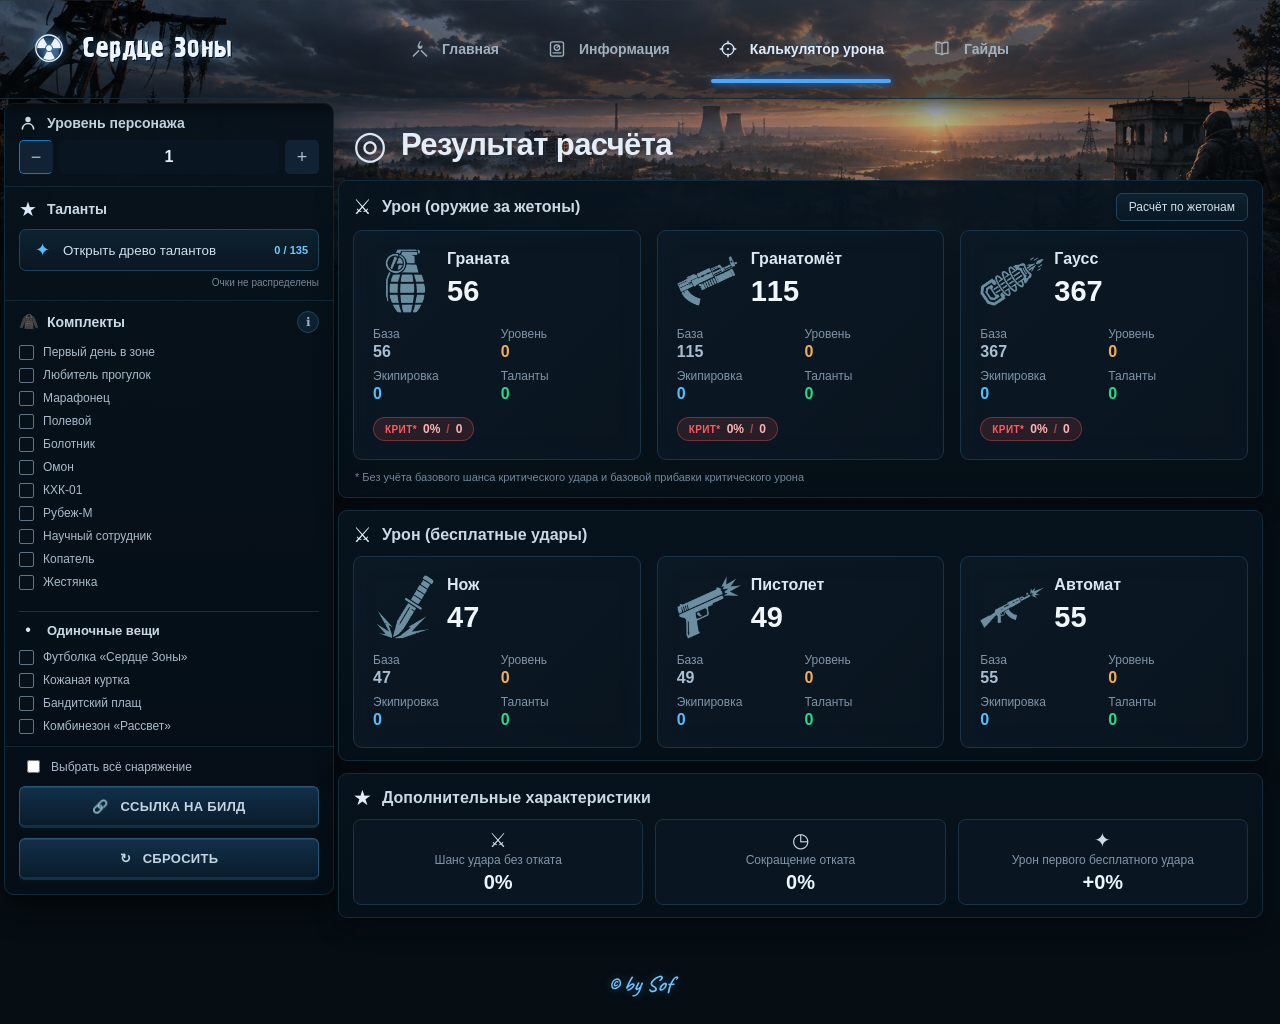
==== commit a895ef17: "Fix" ====
--- a/calculator.html
+++ b/calculator.html
@@ -16,6 +16,10 @@
 <meta property="og:locale" content="ru_RU">
 <meta name="twitter:card" content="summary_large_image">
 <link rel="icon" type="image/svg+xml" href="favicon.svg">
+<!-- Шрифт подписи автора внизу страницы (см. .site-footer в styles.css) -->
+<link rel="preconnect" href="https://fonts.googleapis.com">
+<link rel="preconnect" href="https://fonts.gstatic.com" crossorigin>
+<link href="https://fonts.googleapis.com/css2?family=Caveat:wght@600&display=swap" rel="stylesheet">
 <link rel="stylesheet" href="styles.css">
 </head>
 <body>
@@ -105,4 +109,9 @@
   </section>
 </div>
 <div id="toast" class="toast" role="status" aria-live="polite">В разработке</div>
+
+<!-- Подпись автора — единственное место сайта, отмеченное личным именем, поэтому
+     оставляем её ненавязчивой и внизу каждой страницы, а не только на главной -->
+<footer class="site-footer"><span>© by Sof</span></footer>
+
 <script src="talents.js"></script><script src="app.js"></script></body></html>
--- a/styles.css
+++ b/styles.css
@@ -1,11 +1,11 @@
 /* ===== Основа ===== */
 *{box-sizing:border-box}
 html,body{margin:0;min-height:100%;background:#060d13;color:#dce7f2;font-family:"Segoe UI",Arial,sans-serif;overflow-x:hidden}
-body{background:radial-gradient(circle at 75% 0%,rgba(49,73,91,.32),transparent 35%),linear-gradient(180deg,#07111a 0,#061019 55%,#050b10 100%);font-size:14px}
+body{background-color:#060d13;background-image:linear-gradient(180deg,rgba(6,13,19,0) 0%,rgba(6,13,19,.42) 42%,rgba(6,13,19,.9) 64%,#060d13 80%),radial-gradient(circle at 75% 0%,rgba(49,73,91,.32),transparent 35%),url("assets/bg-zone.jpg");background-position:0 0,0 0,center top;background-size:auto,auto,100% auto;background-repeat:no-repeat;font-size:14px}
 :where(button,input,a):focus-visible{outline:2px solid #54bfff;outline-offset:2px}
 
 /* ===== Шапка ===== */
-.site-header{height:99px;border-bottom:1px solid #172a39;background-image:url("assets/header.png");background-size:100% auto;background-position:center;background-repeat:no-repeat;background-color:#07111a;box-shadow:0 5px 24px #000b;position:relative;z-index:2}
+.site-header{height:99px;border-bottom:1px solid #172a39;background:linear-gradient(180deg,rgba(5,10,15,.22) 0%,rgba(5,10,15,.62) 100%);box-shadow:0 5px 24px #000b;position:relative;z-index:2}
 .header-inner{height:100%;display:flex;align-items:center;padding:0 28px;gap:50px}
 .logo{width:315px;display:flex;align-items:center;gap:12px;text-decoration:none;color:inherit}
 .rad-logo{width:42px;height:50px;display:grid;place-items:center;font-size:38px;color:#eaf3fc;filter:drop-shadow(0 0 6px #5aaeff);line-height:1}
@@ -65,13 +65,16 @@
 .select-all{display:flex;align-items:center;gap:8px;padding:0 4px;color:#a9baca;font-size:12px;cursor:pointer}
 .select-all input{accent-color:#54bfff;cursor:pointer}
 .select-all span{user-select:none}
-.side-btn{height:42px;border:1px solid #27567a;border-radius:7px;background:#091a28;color:#b7c9d8;font-size:14px;cursor:pointer}
-.side-btn:hover{background:#0d2435}
+/* Кнопки-«клавиши»: металлическая клавиша со скосом снизу, проседает при нажатии */
+.side-btn{height:42px;border:1px solid #2d5578;border-bottom:3px solid #143047;border-radius:6px;background:linear-gradient(180deg,#123049 0%,#0a1c2b 100%);color:#c3d4e2;font-size:13px;font-weight:700;letter-spacing:.3px;text-transform:uppercase;cursor:pointer;box-shadow:0 3px 0 #05121c,inset 0 1px 0 rgba(255,255,255,.08);transition:transform .08s ease,box-shadow .08s ease,border-bottom-width .08s ease}
+.side-btn:hover{background:linear-gradient(180deg,#173a5c 0%,#0d2536 100%)}
+.side-btn:active{transform:translateY(3px);border-bottom-width:0;box-shadow:inset 0 2px 6px #000a}
 
 /* ===== Результаты ===== */
 .result-title{display:flex;align-items:center;gap:14px;padding:4px 15px 13px}
 .result-title h1{margin:0;font-size:31px;letter-spacing:-.6px;color:#e4eef8}
 .target-icon{font-size:39px;color:#dce9f5}
+svg.target-icon{width:39px;height:39px;flex:0 0 39px}
 .result-panel{border:1px solid #142b3b;border-radius:9px;background:linear-gradient(180deg,rgba(7,19,29,.94),rgba(5,15,23,.96));padding:12px 14px;margin-bottom:12px;box-shadow:0 10px 25px #0005}
 .section-heading{display:flex;align-items:center;gap:10px;font-size:16px;color:#cbd9e5;margin-bottom:9px}
 .section-heading span{font-size:21px;color:#e5eef7}
@@ -141,11 +144,8 @@
 .home-eyebrow{position:relative;display:inline-flex;align-items:center;gap:8px;padding:6px 14px;border:1px solid #24506e;border-radius:20px;background:rgba(15,34,51,.65);color:#6fc3ff;font-size:11px;letter-spacing:1.6px;text-transform:uppercase;font-weight:700;margin-bottom:20px}
 .home-eyebrow i{width:6px;height:6px;flex:0 0 6px;border-radius:50%;background:#54bfff;box-shadow:0 0 8px #54bfff;animation:radarPulse 1.8s ease-in-out infinite}
 @keyframes radarPulse{0%,100%{opacity:.35;transform:scale(.75)}50%{opacity:1;transform:scale(1.2)}}
-.home-hero h1{margin:0 0 14px;font-size:42px;letter-spacing:-.6px;color:#e4eef8;text-shadow:0 0 22px rgba(90,174,255,.25)}
+.home-hero h1{margin:0 0 14px;font-family:"Graffiti1C","Segoe UI",Arial,sans-serif;font-weight:400;font-size:42px;letter-spacing:-.6px;color:#e4eef8;text-shadow:0 0 22px rgba(90,174,255,.25)}
 .home-hero p{margin:0 auto;max-width:620px;color:#9fb1c0;font-size:14px;line-height:1.65}
-.home-stats{display:flex;flex-wrap:wrap;justify-content:center;gap:10px;margin-top:26px}
-.home-stat{display:flex;align-items:center;gap:6px;padding:7px 14px;border:1px solid #1a3346;border-radius:7px;background:linear-gradient(135deg,#0b1925,#09141e);color:#9fb1c0;font-size:12px;font-variant-numeric:tabular-nums}
-.home-stat b{color:#dce7f0;font-weight:700}
 .home-grid{display:grid;grid-template-columns:repeat(3,minmax(0,1fr));gap:18px}
 /* Акцентный цвет карточки задаётся инлайново (--accent/--accent-bg/--accent-border),
    чтобы не плодить по три модификатора класса на каждую карточку */
@@ -208,7 +208,7 @@
 .talent-modal.show{display:block}
 .talent-backdrop{position:absolute;inset:0;background:rgba(0,0,0,.68);backdrop-filter:blur(2px)}
 .talent-dialog{position:absolute;inset:2vh 2vw;display:flex;align-items:stretch;justify-content:center;overflow:hidden}
-.talent-game-window{width:100%;height:100%;min-width:0;border:1px solid rgba(72,78,84,.72);background:#0b0c0c;box-shadow:inset 0 0 0 1px rgba(0,0,0,.7),0 18px 45px rgba(0,0,0,.7);display:flex;flex-direction:column}
+.talent-game-window{position:relative;width:100%;height:100%;min-width:0;border:1px solid rgba(72,78,84,.72);background:#0b0c0c;box-shadow:inset 0 0 0 1px rgba(0,0,0,.7),0 18px 45px rgba(0,0,0,.7);display:flex;flex-direction:column;overflow:hidden}
 .talent-game-header{height:66px;flex:0 0 66px;padding:10px 20px;display:flex;align-items:center;justify-content:space-between;background:linear-gradient(180deg,#17191a,#0e1011);border-bottom:1px solid #34383b}
 .talent-game-header h2{margin:0;font:700 28px/1.1 "Rubik Dirt","Segoe UI",sans-serif;color:#f0f0ec}
 .talent-game-header p{margin:5px 0 0;color:#858b8f;font-size:12px}
@@ -222,8 +222,14 @@
 .talent-game-sidebar{flex:0 0 320px;width:320px;height:100%;padding:16px 14px;z-index:2;background-color:rgba(11,12,13,.72);border-right:1px solid rgba(72,78,84,.5);background-image:linear-gradient(rgba(72,78,84,.12) 1px,transparent 1px),linear-gradient(90deg,rgba(72,78,84,.12) 1px,transparent 1px);background-size:12px 12px;overflow:auto}
 .talent-side-title{display:flex;justify-content:space-between;align-items:center;font-family:"Rubik Dirt","Segoe UI",sans-serif;font-size:22px;margin-bottom:10px}
 .talent-side-title b{font:600 13px "Segoe UI";color:#aaa}
-.talent-progress{height:22px;background:#202326;border:1px solid #383c3e;position:relative;margin-bottom:14px}
-.talent-progress i{display:block;height:100%;background:repeating-linear-gradient(135deg,#8d6f2d 0 8px,#a68135 8px 16px);opacity:.9}
+/* Круговой аналоговый индикатор очков талантов (в духе приборной панели ПДА) */
+.talent-gauge{position:relative;width:118px;height:118px;margin:2px auto 16px}
+.talent-gauge-ticks{position:absolute;inset:-6px;border-radius:50%;background:repeating-conic-gradient(rgba(222,222,216,.55) 0deg 1.4deg,transparent 1.4deg 15deg);-webkit-mask-image:radial-gradient(farthest-side,transparent calc(100% - 6px),#000 calc(100% - 5px));mask-image:radial-gradient(farthest-side,transparent calc(100% - 6px),#000 calc(100% - 5px))}
+.talent-gauge::before{content:"";position:absolute;inset:0;border-radius:50%;background:conic-gradient(#f0ae58 calc(var(--pct)*3.6deg),rgba(255,255,255,.08) 0);box-shadow:0 0 0 1px #383c3e,inset 0 0 16px #000c,0 0 14px rgba(240,174,88,.16)}
+.talent-gauge::after{content:"";position:absolute;inset:13px;border-radius:50%;background:radial-gradient(circle at 35% 30%,#1a1c1d,#0c0d0d 72%);border:1px solid #35393b;box-shadow:inset 0 0 12px #000a}
+.talent-gauge-value{position:absolute;inset:0;z-index:1;display:flex;flex-direction:column;align-items:center;justify-content:center}
+.talent-gauge-value b{font:700 27px/1 "Rubik Dirt","Segoe UI",sans-serif;color:#f0ae58;text-shadow:0 0 10px rgba(240,174,88,.45)}
+.talent-gauge-value small{margin-top:4px;color:#7d8082;font-size:10px;letter-spacing:.5px}
 .talent-side-stats{display:flex;justify-content:center;gap:30px;margin-bottom:14px}
 .talent-side-stats>div{text-align:center}
 .talent-side-stats>div+div{border-left:1px solid #45484a;padding-left:30px}
@@ -242,7 +248,9 @@
 .talent-branch-description{display:flex;flex-direction:column;gap:3px;padding:12px 2px 14px;color:#777;font-size:12px}
 .talent-branch-description b{font-size:17px;color:#e1e1dd}
 .talent-side-hint{color:#777;font-size:11px;line-height:1.5;padding:10px 2px 0;border-top:1px solid #34383a;margin-top:10px}
-.talent-hide{width:100%;margin-top:14px;height:36px;border:1px solid #404447;background:#1b1d1e;color:#bfc2c3;cursor:pointer}
+.talent-hide{width:100%;margin-top:14px;height:36px;border:1px solid #4a4e50;border-bottom:3px solid #232526;border-radius:4px;background:linear-gradient(180deg,#26292a,#1b1d1e);color:#bfc2c3;cursor:pointer;box-shadow:0 3px 0 #0c0d0d;transition:transform .08s ease,box-shadow .08s ease,border-bottom-width .08s ease}
+.talent-hide:hover:not(:disabled){background:linear-gradient(180deg,#2e3132,#1f2122)}
+.talent-hide:active:not(:disabled){transform:translateY(3px);border-bottom-width:0;box-shadow:inset 0 2px 5px #000a}
 .talent-hide:disabled{opacity:.5;cursor:default}
 
 /* Описание таланта — отдельное окно по центру экрана */
@@ -317,6 +325,15 @@
 .tok-title{font-size:12px;color:#7c93a6;text-transform:uppercase;letter-spacing:.6px;margin-bottom:6px}
 .tok-note{color:#71889b;font-size:11px;line-height:1.5}
 
+/* ===== Подпись автора =====
+   Тот же рукописный шрифт (Caveat) и лёгкий наклон, что и в исходном
+   экспортируемом изображении (html_progress-tables.html, ctx.font =
+   "12px 'Caveat', cursive"), только перекрашено под акцентный синий
+   сайта вместо зелёного — чтобы подпись не выглядела чужеродной вставкой
+   среди остальной палитры интерфейса. */
+.site-footer{padding:16px 0 26px;text-align:center}
+.site-footer span{display:inline-block;font-family:"Caveat","Segoe UI",cursive;font-size:22px;font-weight:600;color:#6fc3ff;transform:skewX(-8deg);text-shadow:0 0 10px rgba(84,191,255,.35)}
+
 /* ===== Средние экраны ===== */
 @media(max-width:1050px){
   .header-inner{gap:15px}
@@ -335,7 +352,7 @@
 
 /* ===== Планшеты и телефоны ===== */
 @media(max-width:760px){
-  .site-header{height:auto;background-position:center top}
+  .site-header{height:auto}
   .header-inner{min-height:80px;flex-wrap:wrap;padding:10px 14px}
   .logo{width:auto}
   .main-nav{order:3;width:100%;height:44px;overflow:auto}
@@ -353,7 +370,6 @@
   .home-hero::before{font-size:140px;top:-30px}
   .home-eyebrow{font-size:10px;padding:5px 11px}
   .home-hero h1{font-size:26px}
-  .home-stats{gap:8px;margin-top:20px}
   .home-card-body{padding:18px 16px 16px}
   .home-grid{grid-template-columns:1fr}
 }
@@ -405,7 +421,8 @@
   .talent-side-title{font-size:16px;margin-bottom:6px}
   .talent-side-stats{gap:18px;margin-bottom:10px}
   .talent-side-stats b{font-size:18px}
-  .talent-progress{height:16px;margin-bottom:10px}
+  .talent-gauge{width:96px;height:96px;margin-bottom:12px}
+  .talent-gauge-value b{font-size:22px}
   .talent-branch-tabs button{height:34px;font-size:12px;padding:0 10px}
   .talent-branch-description{padding:8px 2px 10px}
   .talent-branch-description b{font-size:14px}
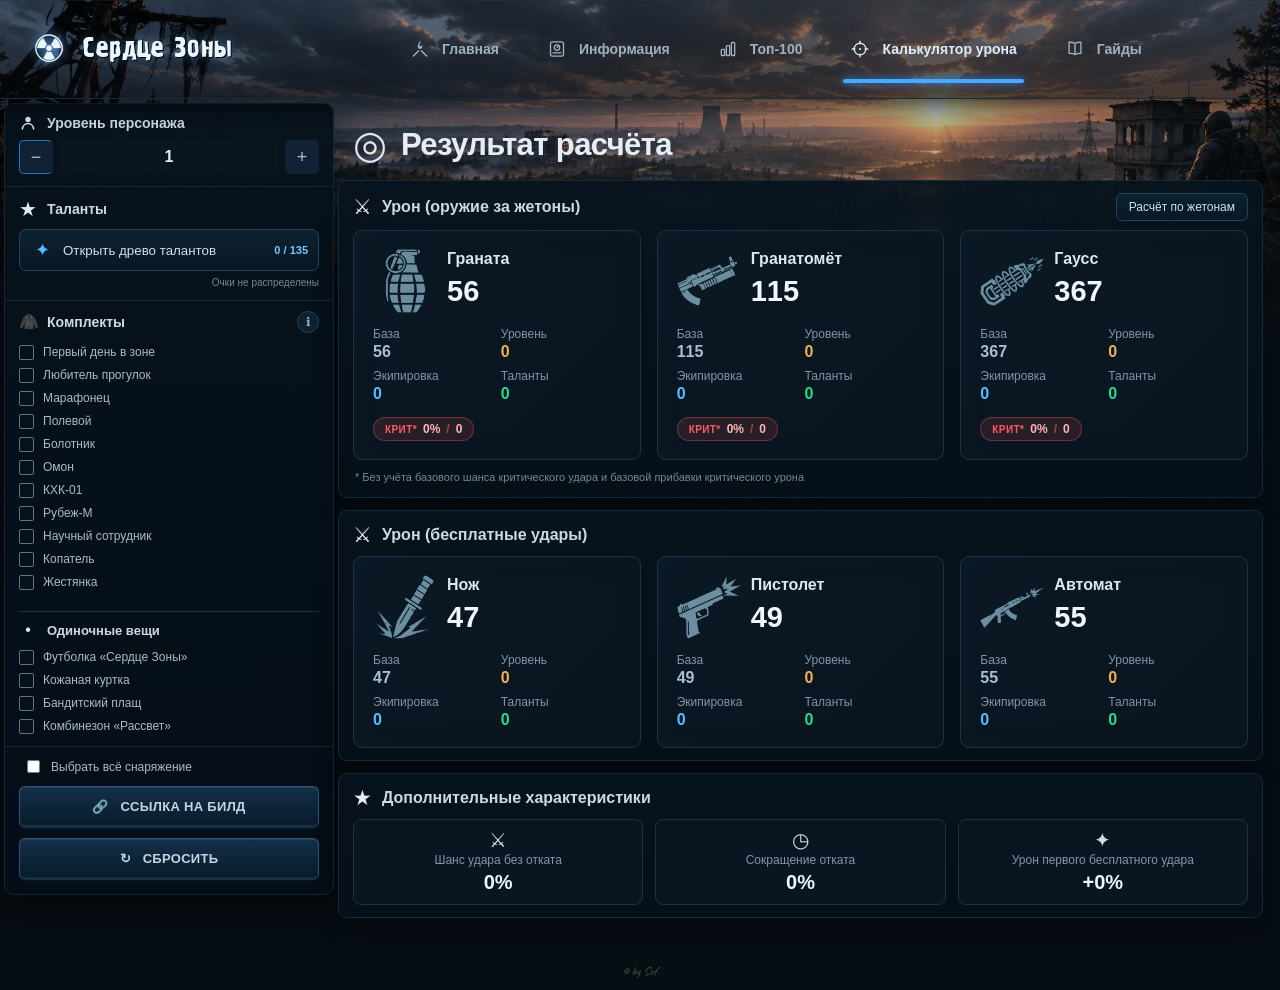
==== commit d19a51d9: "Fix" ====
--- a/calculator.html
+++ b/calculator.html
@@ -29,6 +29,7 @@
     <nav class="main-nav">
       <a href="index.html"><svg class="nav-icon" viewBox="0 0 24 24" fill="none" aria-hidden="true"><path d="M12 2.4c-.7 2.1-2.9 3.8-2.9 6.6a2.9 2.9 0 0 0 5.8 0c0-1.1-.5-1.7-.8-2.3.1 1.3-.6 2.1-1.4 2.1-1 0-1.6-.8-1.4-1.9.3-1.4 1.6-2.3 1.6-4.1-.3-.1-.6-.3-.9-.4Z" fill="currentColor"/><path d="M4 20.5 10.4 14M20 20.5 13.6 14" stroke="currentColor" stroke-width="1.7" stroke-linecap="round"/></svg>Главная</a>
       <a href="info.html"><svg class="nav-icon" viewBox="0 0 24 24" fill="none" aria-hidden="true"><rect x="4.2" y="3.4" width="15.6" height="17.2" rx="2.2" stroke="currentColor" stroke-width="1.6"/><circle cx="12" cy="10.3" r="3.3" stroke="currentColor" stroke-width="1.5"/><path d="M12 10.3 13.9 8.2" stroke="currentColor" stroke-width="1.5" stroke-linecap="round"/><path d="M7.2 16.6h9.6" stroke="currentColor" stroke-width="1.5" stroke-linecap="round"/></svg>Информация</a>
+      <a href="top100.html"><svg class="nav-icon" viewBox="0 0 24 24" fill="none" aria-hidden="true"><rect x="4" y="12.5" width="4" height="7.3" rx="1" stroke="currentColor" stroke-width="1.6"/><rect x="10" y="8" width="4" height="11.8" rx="1" stroke="currentColor" stroke-width="1.6"/><rect x="16" y="4.2" width="4" height="15.6" rx="1" stroke="currentColor" stroke-width="1.6"/></svg>Топ-100</a>
       <a class="active" href="calculator.html"><svg class="nav-icon" viewBox="0 0 24 24" fill="none" aria-hidden="true"><circle cx="12" cy="12" r="7" stroke="currentColor" stroke-width="1.6"/><path d="M12 2.6v3.3M12 18.1v3.3M2.6 12h3.3M18.1 12h3.3" stroke="currentColor" stroke-width="1.6" stroke-linecap="round"/><circle cx="12" cy="12" r="1.3" fill="currentColor"/></svg>Калькулятор урона</a>
       <a href="guides.html"><svg class="nav-icon" viewBox="0 0 24 24" fill="none" aria-hidden="true"><path d="M12 5.4c-1.9-1.2-4.5-1.7-7.1-1.5v13.4c2.6-.2 5.2.3 7.1 1.5 1.9-1.2 4.5-1.7 7.1-1.5V3.9c-2.6-.2-5.2.3-7.1 1.5Z" stroke="currentColor" stroke-width="1.6" stroke-linejoin="round"/><path d="M12 5.4v13.4" stroke="currentColor" stroke-width="1.6"/></svg>Гайды</a>
     </nav>
--- a/styles.css
+++ b/styles.css
@@ -1,6 +1,6 @@
 /* ===== Основа ===== */
 *{box-sizing:border-box}
-html,body{margin:0;min-height:100%;background:#060d13;color:#dce7f2;font-family:"Segoe UI",Arial,sans-serif;overflow-x:hidden}
+html,body{margin:0;min-height:100%;background:#060d13;color:#dce7f2;font-family:"Segoe UI",Arial,sans-serif;overflow-x:hidden}body{min-height:100vh;display:flex;flex-direction:column}
 body{background-color:#060d13;background-image:linear-gradient(180deg,rgba(6,13,19,0) 0%,rgba(6,13,19,.42) 42%,rgba(6,13,19,.9) 64%,#060d13 80%),radial-gradient(circle at 75% 0%,rgba(49,73,91,.32),transparent 35%),url("assets/bg-zone.jpg");background-position:0 0,0 0,center top;background-size:auto,auto,100% auto;background-repeat:no-repeat;font-size:14px}
 :where(button,input,a):focus-visible{outline:2px solid #54bfff;outline-offset:2px}
 
@@ -138,7 +138,7 @@
    Раньше это была просто плашка с тремя ссылками. Добавили "датчик" сверху
    (пульсирующая точка, как индикатор ПДА), крупный вотермарк-радиацию за
    заголовком и статы, чтобы страница не выглядела заглушкой. */
-.home-content{max-width:1040px;margin:0 auto;padding:56px 20px 44px}
+.home-content{max-width:1040px;margin:0 auto;padding:56px 20px 44px;flex:1}
 .home-hero{position:relative;text-align:center;margin-bottom:42px;padding:8px 0 4px;isolation:isolate}
 .home-hero::before{content:"☢";position:absolute;top:-52px;left:50%;transform:translateX(-50%);font-size:230px;line-height:1;color:#123047;opacity:.22;pointer-events:none;z-index:-1}
 .home-eyebrow{position:relative;display:inline-flex;align-items:center;gap:8px;padding:6px 14px;border:1px solid #24506e;border-radius:20px;background:rgba(15,34,51,.65);color:#6fc3ff;font-size:11px;letter-spacing:1.6px;text-transform:uppercase;font-weight:700;margin-bottom:20px}
@@ -146,7 +146,7 @@
 @keyframes radarPulse{0%,100%{opacity:.35;transform:scale(.75)}50%{opacity:1;transform:scale(1.2)}}
 .home-hero h1{margin:0 0 14px;font-family:"Graffiti1C","Segoe UI",Arial,sans-serif;font-weight:400;font-size:42px;letter-spacing:-.6px;color:#e4eef8;text-shadow:0 0 22px rgba(90,174,255,.25)}
 .home-hero p{margin:0 auto;max-width:620px;color:#9fb1c0;font-size:14px;line-height:1.65}
-.home-grid{display:grid;grid-template-columns:repeat(3,minmax(0,1fr));gap:18px}
+.home-grid{display:grid;grid-template-columns:repeat(4,minmax(0,1fr));gap:18px}
 /* Акцентный цвет карточки задаётся инлайново (--accent/--accent-bg/--accent-border),
    чтобы не плодить по три модификатора класса на каждую карточку */
 .home-card{display:flex;flex-direction:column;border:1px solid #1a3346;border-radius:11px;background:linear-gradient(160deg,#0b1925,#08121b);overflow:hidden;color:inherit;text-decoration:none;position:relative;box-shadow:0 10px 24px #0005;transition:transform .18s,border-color .18s,box-shadow .18s}
@@ -163,7 +163,7 @@
 .home-card:hover .home-card-cta svg{transform:translateX(3px)}
 
 /* ===== Вкладка «Информация» ===== */
-.info-content{max-width:1400px;margin:0 auto;padding:15px 20px 24px}
+.info-content{max-width:1400px;margin:0 auto;padding:15px 20px 24px;flex:1}
 .info-lead{margin:0 2px 14px;color:#8196a9;font-size:12px;line-height:1.5}
 .placeholder-panel{padding:32px 16px;text-align:center;color:#8196a9;font-size:14px}
 .info-groups{display:grid;grid-template-columns:2.3fr 1fr 1fr;gap:16px;align-items:start}
@@ -196,6 +196,44 @@
 .info-milestone td:first-child{color:#ffb74d}
 .info-notes{margin:12px 0 0;padding-left:0;font-size:11.5px;line-height:1.7;list-style:none;text-align:center}
 .info-notes li{margin-bottom:2px;font-weight:600}
+
+/* ===== Вкладка «Топ-100» ===== */
+.top100-content{max-width:1180px;margin:0 auto;padding:15px 20px 24px;flex:1}
+.top100-panel{padding-bottom:16px}
+.top100-tabs{display:flex;flex-wrap:wrap;gap:8px;margin:2px 0 14px}
+.top100-tab{height:38px;padding:0 16px;border:1px solid #1f3d54;border-radius:20px;background:#0a1a27;color:#93a8ba;font:inherit;font-size:12.5px;font-weight:700;letter-spacing:.2px;cursor:pointer;transition:background .15s,border-color .15s,color .15s}
+.top100-tab:hover{background:#0e2334;color:#c3d4e2}
+.top100-tab.active{background:color-mix(in srgb,var(--accent,#54bfff) 16%,#0a1a27);border-color:var(--accent,#54bfff);color:#eef4fa;box-shadow:0 0 12px color-mix(in srgb,var(--accent,#54bfff) 35%,transparent)}
+.top100-scroll{max-height:min(72vh,900px);overflow-y:auto;border:1px solid #142b3b;border-radius:8px;scrollbar-width:thin;scrollbar-color:#31566f #08131d}
+.top100-table{table-layout:fixed}
+.top100-table thead th{position:sticky;top:0;z-index:1;background:#0b1720;box-shadow:0 1px 0 #23475f}
+.top100-table th:nth-child(1),.top100-table td:nth-child(1){width:64px;text-align:left}
+.top100-table th:nth-child(2),.top100-table td:nth-child(2){width:auto;text-align:left}
+.top100-table th:nth-child(3),.top100-table td:nth-child(3){width:70px}
+.top100-table th:nth-child(4),.top100-table td:nth-child(4){width:130px}
+.top100-rank{display:flex;align-items:center;gap:6px;white-space:nowrap}
+.top100-rank-num{font-variant-numeric:tabular-nums;color:#93a8ba}
+.top100-value{color:var(--accent,#54bfff);font-weight:700}
+.top100-nick{white-space:nowrap;overflow:hidden;text-overflow:ellipsis}
+
+/* Радиационные «медали» 1–3 места — в тон логотипа сайта (☢), а не исходные
+   картинки-медали из экспортированных таблиц */
+.top100-medal{display:inline-grid;place-items:center;width:19px;height:19px;flex:0 0 19px;border-radius:50%;font-size:11px;line-height:1;color:#0a1017}
+.top100-medal-1{background:radial-gradient(circle at 35% 30%,#ffe08a,#e8ae3d);box-shadow:0 0 8px rgba(232,174,61,.55)}
+.top100-medal-2{background:radial-gradient(circle at 35% 30%,#eef2f4,#a9bac6);box-shadow:0 0 8px rgba(169,186,198,.45)}
+.top100-medal-3{background:radial-gradient(circle at 35% 30%,#e3a878,#b3703f);box-shadow:0 0 8px rgba(179,112,63,.45)}
+.top100-podium td{background:rgba(255,183,77,.05)}
+.top100-podium-1 td{background:rgba(232,174,61,.1)}
+.top100-podium-2 td{background:rgba(169,186,198,.08)}
+.top100-podium-3 td{background:rgba(179,112,63,.08)}
+
+/* Строки сталкеров, покинувших отряд — тот же красный акцент, что и у
+   остальных «тревожных» значений на сайте (delta.down, crit-chip) */
+.top100-inactive td{color:#ff9498;font-style:italic}
+.top100-inactive .top100-rank-num{color:#ff9498}
+.top100-left-icon{width:13px;height:13px;flex:0 0 13px;color:#ff6b6f;vertical-align:-2px;margin-right:5px}
+.top100-footnote{display:flex;align-items:center;gap:6px}
+.top100-footnote .top100-left-icon{margin-right:0}
 
 /* ===== Уведомление ===== */
 .toast{position:fixed;left:50%;top:50%;transform:translate(-50%,-45%) scale(.96);min-width:320px;padding:26px 38px 28px;border:2px solid #566b76;border-radius:4px;background:linear-gradient(180deg,#18252a 0%,#0a1114 100%);color:#d9e1df;text-align:center;font-size:24px;font-weight:700;letter-spacing:1px;text-transform:uppercase;box-shadow:0 0 0 1px #080c0e,0 16px 55px #000c,inset 0 0 35px #0008;opacity:0;pointer-events:none;transition:opacity .18s ease,transform .18s ease;z-index:3000}
@@ -331,8 +369,8 @@
    "12px 'Caveat', cursive"), только перекрашено под акцентный синий
    сайта вместо зелёного — чтобы подпись не выглядела чужеродной вставкой
    среди остальной палитры интерфейса. */
-.site-footer{padding:16px 0 26px;text-align:center}
-.site-footer span{display:inline-block;font-family:"Caveat","Segoe UI",cursive;font-size:22px;font-weight:600;color:#6fc3ff;transform:skewX(-8deg);text-shadow:0 0 10px rgba(84,191,255,.35)}
+.site-footer{padding:8px 0 12px;text-align:center;flex:0 0 auto}
+.site-footer span{display:inline-block;font-family:"Caveat","Segoe UI",cursive;font-size:12px;font-weight:400;line-height:1;color:#789078;transform:skewX(-8deg);text-shadow:none;opacity:.55}
 
 /* ===== Средние экраны ===== */
 @media(max-width:1050px){
@@ -365,6 +403,10 @@
   .toast{min-width:0;width:calc(100% - 40px);padding:22px 24px 25px;font-size:20px}
   .toast::before{font-size:50px}
   .info-content{padding:10px}
+  .top100-content{padding:10px}
+  .top100-tab{height:34px;padding:0 12px;font-size:11.5px}
+  .top100-scroll{max-height:66vh}
+  .top100-table th,.top100-table td{padding:6px 6px}
   .home-content{padding:32px 16px 24px}
   .home-hero{margin-bottom:30px}
   .home-hero::before{font-size:140px;top:-30px}
@@ -428,4 +470,6 @@
   .talent-branch-description b{font-size:14px}
   .home-hero::before{font-size:110px;top:-20px}
   .home-hero h1{font-size:23px}
+  .top100-table th:nth-child(4),.top100-table td:nth-child(4){width:96px}
+  .top100-nick{font-size:11.5px}
 }
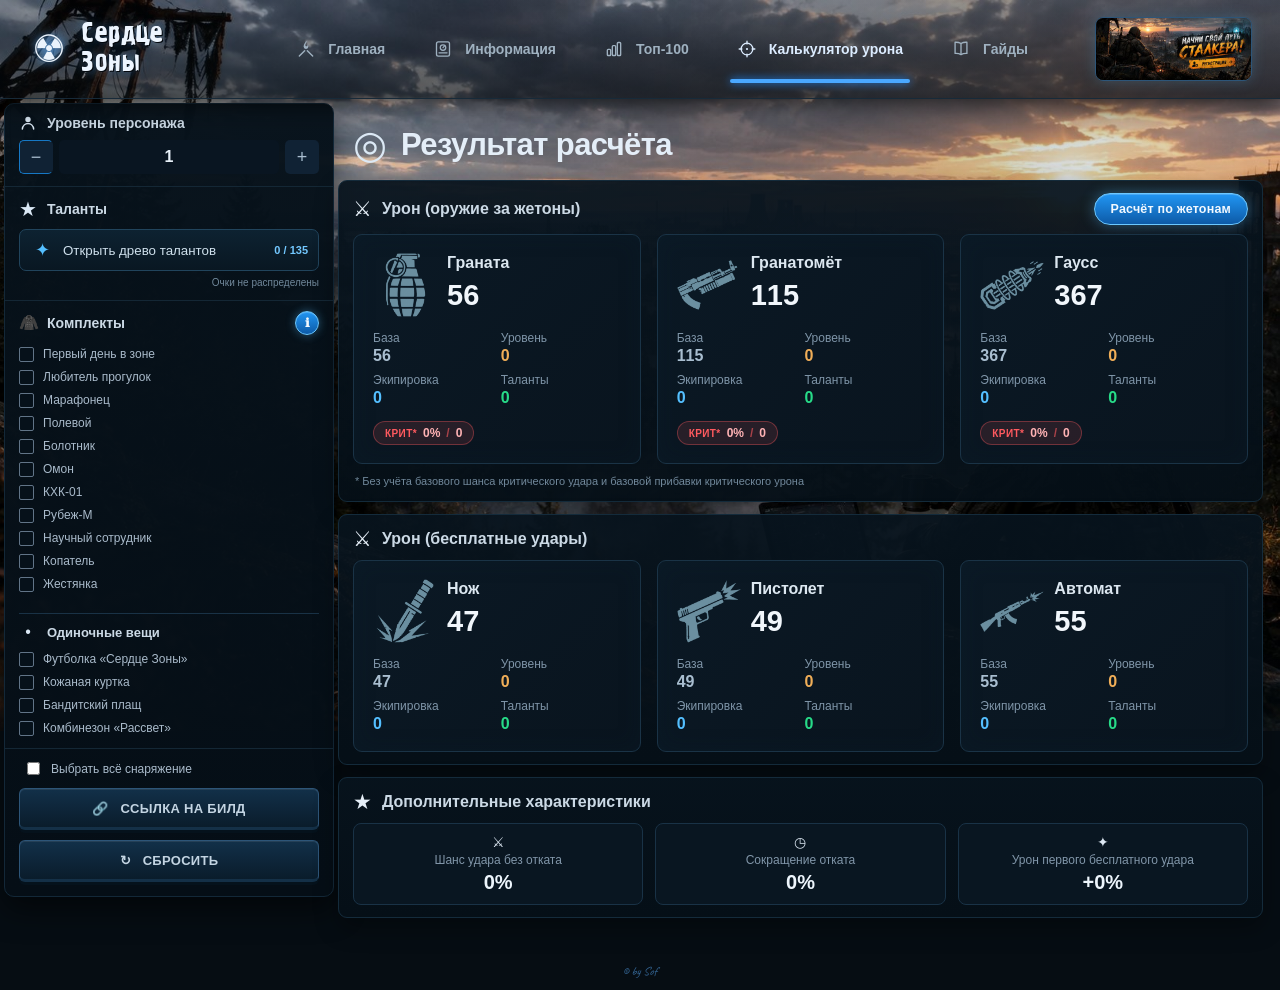
==== commit ed8483b7: "Fix" ====
--- a/calculator.html
+++ b/calculator.html
@@ -33,6 +33,7 @@
       <a class="active" href="calculator.html"><svg class="nav-icon" viewBox="0 0 24 24" fill="none" aria-hidden="true"><circle cx="12" cy="12" r="7" stroke="currentColor" stroke-width="1.6"/><path d="M12 2.6v3.3M12 18.1v3.3M2.6 12h3.3M18.1 12h3.3" stroke="currentColor" stroke-width="1.6" stroke-linecap="round"/><circle cx="12" cy="12" r="1.3" fill="currentColor"/></svg>Калькулятор урона</a>
       <a href="guides.html"><svg class="nav-icon" viewBox="0 0 24 24" fill="none" aria-hidden="true"><path d="M12 5.4c-1.9-1.2-4.5-1.7-7.1-1.5v13.4c2.6-.2 5.2.3 7.1 1.5 1.9-1.2 4.5-1.7 7.1-1.5V3.9c-2.6-.2-5.2.3-7.1 1.5Z" stroke="currentColor" stroke-width="1.6" stroke-linejoin="round"/><path d="M12 5.4v13.4" stroke="currentColor" stroke-width="1.6"/></svg>Гайды</a>
     </nav>
+    <a class="header-promo" href="https://vk.com/app54612839#ref_user_id=672" target="_blank" rel="noopener" aria-label="Регистрация — начни свой путь сталкера"><img src="assets/promo-banner.jpg" alt="Начни свой путь сталкера — регистрация" width="480" height="192" loading="eager"></a>
   </div>
 </header>
 
--- a/styles.css
+++ b/styles.css
@@ -1,7 +1,12 @@
 /* ===== Основа ===== */
 *{box-sizing:border-box}
 html,body{margin:0;min-height:100%;background:#060d13;color:#dce7f2;font-family:"Segoe UI",Arial,sans-serif;overflow-x:hidden}body{min-height:100vh;display:flex;flex-direction:column}
-body{background-color:#060d13;background-image:linear-gradient(180deg,rgba(6,13,19,0) 0%,rgba(6,13,19,.42) 42%,rgba(6,13,19,.9) 64%,#060d13 80%),radial-gradient(circle at 75% 0%,rgba(49,73,91,.32),transparent 35%),url("assets/bg-zone.jpg");background-position:0 0,0 0,center top;background-size:auto,auto,100% auto;background-repeat:no-repeat;font-size:14px}
+/* Затемнение раньше считалось в процентах от всей высоты body: на коротких
+   страницах (например «Гайды») оно начиналось почти сразу и заливало тёмным
+   весь экран. Теперь полоса затемнения — фиксированной высоты и всегда
+   прижата к самому низу страницы, где стоит подпись автора, независимо от
+   того, короткая страница или длинная (с большими таблицами/деревом талантов). */
+body{background-color:#060d13;background-image:linear-gradient(180deg,rgba(6,13,19,0) 0,rgba(6,13,19,0) calc(100% - 340px),rgba(6,13,19,.3) calc(100% - 220px),rgba(6,13,19,.78) calc(100% - 110px),#060d13 100%),radial-gradient(circle at 75% 0%,rgba(49,73,91,.32),transparent 35%),url("assets/bg-zone.jpg");background-position:0 0,0 0,center top;background-size:auto,auto,100% auto;background-repeat:no-repeat;font-size:14px}
 :where(button,input,a):focus-visible{outline:2px solid #54bfff;outline-offset:2px}
 
 /* ===== Шапка ===== */
@@ -20,6 +25,13 @@
 .main-nav a.active{color:#dcecff}
 .main-nav a.active:after{content:"";position:absolute;bottom:15px;left:10px;right:10px;height:4px;border-radius:4px;background:#4aa8ff;box-shadow:0 0 8px #238cff}
 
+/* Рекламный баннер в шапке: ссылка-картинка, прижатая к правому краю за счёт
+   margin-left:auto — остаётся последним элементом в потоке header-inner,
+   поэтому не требует отдельной обёртки или изменения flex-раскладки шапки. */
+.header-promo{margin-left:auto;flex:0 0 auto;display:block;height:64px;line-height:0;border:1px solid #2d5578;border-radius:8px;overflow:hidden;box-shadow:0 0 14px rgba(84,191,255,.22);transition:transform .15s ease,box-shadow .15s ease,border-color .15s ease}
+.header-promo:hover{transform:translateY(-1px);box-shadow:0 0 20px rgba(84,191,255,.4);border-color:#4aa8ff}
+.header-promo img{display:block;height:100%;width:auto}
+
 /* ===== Вкладки сайта =====
    Каждый раздел (Калькулятор, Информация) — это .view; активен тот,
    у которого нет атрибута hidden. Переключение — в app.js (switchView). */
@@ -58,8 +70,9 @@
 .option{display:flex;align-items:center;gap:9px;min-height:22px;color:#a9baca;font-size:12px;cursor:pointer}
 .option input{appearance:none;width:15px;height:15px;border:1px solid #617487;border-radius:2px;background:#06111a;margin:0}
 .option input:checked{background:#3d9fff;border-color:#52aaff;box-shadow:inset 0 0 0 3px #07131d}
-.gear-info-btn{margin-left:auto;width:22px;height:22px;flex:0 0 22px;border:1px solid #21445c;border-radius:50%;background:#0d2231;color:#9db2c4;font-size:12px;font-style:normal;line-height:1;display:grid;place-items:center;cursor:pointer;padding:0}
-.gear-info-btn:hover{background:#10293a;color:#cfe0ec;border-color:#2e6384}
+.gear-info-btn{margin-left:auto;width:24px;height:24px;flex:0 0 24px;border:1px solid #6cc8ff;border-radius:50%;background:linear-gradient(180deg,#2196f3,#0d5aa7);color:#f2f9ff;font-size:12px;font-weight:700;font-style:normal;line-height:1;display:grid;place-items:center;cursor:pointer;padding:0;box-shadow:0 0 10px rgba(84,191,255,.4),inset 0 1px 0 rgba(255,255,255,.18);transition:transform .12s ease,box-shadow .12s ease,background .12s ease}
+.gear-info-btn:hover{background:linear-gradient(180deg,#2ea3ff,#116ac2);box-shadow:0 0 16px rgba(84,191,255,.55),inset 0 1px 0 rgba(255,255,255,.22);transform:translateY(-1px)}
+.gear-info-btn:active{transform:translateY(0);box-shadow:0 0 8px rgba(84,191,255,.3),inset 0 1px 0 rgba(255,255,255,.12)}
 
 .side-actions{padding:10px 14px 14px;display:grid;gap:10px}
 .select-all{display:flex;align-items:center;gap:8px;padding:0 4px;color:#a9baca;font-size:12px;cursor:pointer}
@@ -130,7 +143,6 @@
 /* Дополнительные характеристики — на всю ширину панели */
 .extra-grid{display:grid;grid-template-columns:repeat(auto-fit,minmax(200px,1fr));gap:12px}
 .extra-grid>div{position:relative;min-height:74px;border:1px solid #193246;border-radius:8px;background:#091621;display:flex;flex-direction:column;align-items:center;justify-content:center;gap:3px;padding:10px;text-align:center}
-.extra-grid>div>span{font-size:20px;line-height:1;color:#cddce8}
 .extra-grid small{color:#8196a9;font-size:12px;line-height:1.2}
 .extra-grid strong{font-size:20px;color:#edf5fc;font-variant-numeric:tabular-nums}
 
@@ -140,12 +152,11 @@
    заголовком и статы, чтобы страница не выглядела заглушкой. */
 .home-content{max-width:1040px;margin:0 auto;padding:56px 20px 44px;flex:1}
 .home-hero{position:relative;text-align:center;margin-bottom:42px;padding:8px 0 4px;isolation:isolate}
-.home-hero::before{content:"☢";position:absolute;top:-52px;left:50%;transform:translateX(-50%);font-size:230px;line-height:1;color:#123047;opacity:.22;pointer-events:none;z-index:-1}
 .home-eyebrow{position:relative;display:inline-flex;align-items:center;gap:8px;padding:6px 14px;border:1px solid #24506e;border-radius:20px;background:rgba(15,34,51,.65);color:#6fc3ff;font-size:11px;letter-spacing:1.6px;text-transform:uppercase;font-weight:700;margin-bottom:20px}
 .home-eyebrow i{width:6px;height:6px;flex:0 0 6px;border-radius:50%;background:#54bfff;box-shadow:0 0 8px #54bfff;animation:radarPulse 1.8s ease-in-out infinite}
 @keyframes radarPulse{0%,100%{opacity:.35;transform:scale(.75)}50%{opacity:1;transform:scale(1.2)}}
 .home-hero h1{margin:0 0 14px;font-family:"Graffiti1C","Segoe UI",Arial,sans-serif;font-weight:400;font-size:42px;letter-spacing:-.6px;color:#e4eef8;text-shadow:0 0 22px rgba(90,174,255,.25)}
-.home-hero p{margin:0 auto;max-width:620px;color:#9fb1c0;font-size:14px;line-height:1.65}
+.home-hero p{margin:0 auto;max-width:620px;color:#c3d1dd;font-size:14px;line-height:1.65;text-shadow:0 2px 10px rgba(0,0,0,.85),0 1px 3px rgba(0,0,0,.9)}
 .home-grid{display:grid;grid-template-columns:repeat(4,minmax(0,1fr));gap:18px}
 /* Акцентный цвет карточки задаётся инлайново (--accent/--accent-bg/--accent-border),
    чтобы не плодить по три модификатора класса на каждую карточку */
@@ -200,6 +211,7 @@
 /* ===== Вкладка «Топ-100» ===== */
 .top100-content{max-width:1180px;margin:0 auto;padding:15px 20px 24px;flex:1}
 .top100-panel{padding-bottom:16px}
+.top100-update-note{margin-top:-8px}
 .top100-tabs{display:flex;flex-wrap:wrap;gap:8px;margin:2px 0 14px}
 .top100-tab{height:38px;padding:0 16px;border:1px solid #1f3d54;border-radius:20px;background:#0a1a27;color:#93a8ba;font:inherit;font-size:12.5px;font-weight:700;letter-spacing:.2px;cursor:pointer;transition:background .15s,border-color .15s,color .15s}
 .top100-tab:hover{background:#0e2334;color:#c3d4e2}
@@ -231,9 +243,7 @@
    остальных «тревожных» значений на сайте (delta.down, crit-chip) */
 .top100-inactive td{color:#ff9498;font-style:italic}
 .top100-inactive .top100-rank-num{color:#ff9498}
-.top100-left-icon{width:13px;height:13px;flex:0 0 13px;color:#ff6b6f;vertical-align:-2px;margin-right:5px}
 .top100-footnote{display:flex;align-items:center;gap:6px}
-.top100-footnote .top100-left-icon{margin-right:0}
 
 /* ===== Уведомление ===== */
 .toast{position:fixed;left:50%;top:50%;transform:translate(-50%,-45%) scale(.96);min-width:320px;padding:26px 38px 28px;border:2px solid #566b76;border-radius:4px;background:linear-gradient(180deg,#18252a 0%,#0a1114 100%);color:#d9e1df;text-align:center;font-size:24px;font-weight:700;letter-spacing:1px;text-transform:uppercase;box-shadow:0 0 0 1px #080c0e,0 16px 55px #000c,inset 0 0 35px #0008;opacity:0;pointer-events:none;transition:opacity .18s ease,transform .18s ease;z-index:3000}
@@ -355,8 +365,9 @@
 .gear-info-total{border-color:#2e6384;background:linear-gradient(135deg,#0d2231,#0a1a27);box-shadow:0 0 14px rgba(84,191,255,.12)}
 .gear-info-total>b{color:#73c8ff}
 
-.tokens-btn{margin-left:auto;height:28px;padding:0 12px;border:1px solid #21445c;border-radius:6px;background:linear-gradient(180deg,#0d2231,#091722);color:#cfe0ec;font:inherit;font-size:12px;cursor:pointer;white-space:nowrap}
-.tokens-btn:hover{background:#10293a;border-color:#2e6384}
+.tokens-btn{margin-left:auto;height:32px;padding:0 16px;border:1px solid #6cc8ff;border-radius:20px;background:linear-gradient(180deg,#2196f3,#0d5aa7);color:#f2f9ff;font:inherit;font-size:12.5px;font-weight:700;letter-spacing:.2px;cursor:pointer;white-space:nowrap;box-shadow:0 0 14px rgba(84,191,255,.4),inset 0 1px 0 rgba(255,255,255,.18);transition:transform .12s ease,box-shadow .12s ease,background .12s ease}
+.tokens-btn:hover{background:linear-gradient(180deg,#2ea3ff,#116ac2);box-shadow:0 0 20px rgba(84,191,255,.55),inset 0 1px 0 rgba(255,255,255,.22);transform:translateY(-1px)}
+.tokens-btn:active{transform:translateY(0);box-shadow:0 0 10px rgba(84,191,255,.3),inset 0 1px 0 rgba(255,255,255,.12)}
 .tok-grid{display:grid;grid-template-columns:1fr 1fr;gap:16px}
 .tok-col{border:1px solid #1a3346;border-radius:8px;background:linear-gradient(135deg,#0b1925,#09141e);padding:12px}
 .tok-field{justify-content:space-between;margin-bottom:12px}
@@ -366,17 +377,18 @@
 /* ===== Подпись автора =====
    Тот же рукописный шрифт (Caveat) и лёгкий наклон, что и в исходном
    экспортируемом изображении (html_progress-tables.html, ctx.font =
-   "12px 'Caveat', cursive"), только перекрашено под акцентный синий
-   сайта вместо зелёного — чтобы подпись не выглядела чужеродной вставкой
-   среди остальной палитры интерфейса. */
+   "12px 'Caveat', cursive"), перекрашено под голубой акцент сайта
+   (тот же оттенок, что у логотипа и активных пунктов навигации), чтобы
+   подпись не выглядела чужеродной вставкой среди остальной палитры. */
 .site-footer{padding:8px 0 12px;text-align:center;flex:0 0 auto}
-.site-footer span{display:inline-block;font-family:"Caveat","Segoe UI",cursive;font-size:12px;font-weight:400;line-height:1;color:#789078;transform:skewX(-8deg);text-shadow:none;opacity:.55}
+.site-footer span{display:inline-block;font-family:"Caveat","Segoe UI",cursive;font-size:12px;font-weight:400;line-height:1;color:#5aaeff;transform:skewX(-8deg);text-shadow:none;opacity:.55}
 
 /* ===== Средние экраны ===== */
 @media(max-width:1050px){
   .header-inner{gap:15px}
   .main-nav{gap:0}
   .main-nav a{padding:0 9px}
+  .header-promo{height:56px}
   .page{grid-template-columns:300px 1fr}
   .info-groups{grid-template-columns:1fr}
   .home-grid{grid-template-columns:1fr 1fr}
@@ -396,6 +408,9 @@
   .main-nav{order:3;width:100%;height:44px;overflow:auto}
   .main-nav a{font-size:12px}
   .main-nav a.active:after{bottom:5px;height:3px}
+  /* На узкой шапке баннер держим на первой строке рядом с логотипом,
+     а меню переносится на вторую строку целиком (order:3 выше) */
+  .header-promo{order:2;height:44px}
   .page{display:block}
   .sidebar{margin-bottom:8px}
   .content{padding:8px}
@@ -409,7 +424,6 @@
   .top100-table th,.top100-table td{padding:6px 6px}
   .home-content{padding:32px 16px 24px}
   .home-hero{margin-bottom:30px}
-  .home-hero::before{font-size:140px;top:-30px}
   .home-eyebrow{font-size:10px;padding:5px 11px}
   .home-hero h1{font-size:26px}
   .home-card-body{padding:18px 16px 16px}
@@ -429,7 +443,7 @@
   .tok-field input{width:120px}
   .data-table{font-size:12px}
   .data-table th,.data-table td{padding:6px 4px}
-  .tokens-btn{font-size:11px;padding:0 9px}
+  .tokens-btn{font-size:11px;padding:0 12px;height:30px}
   .info-subcols{grid-template-columns:1fr}
 }
 @media(max-width:430px){
@@ -439,6 +453,7 @@
   .logo-title{font-size:19px;letter-spacing:.3px}
   .main-nav a{padding:0 8px;font-size:11px;gap:6px}
   .main-nav a .nav-icon{width:17px;height:17px;flex:0 0 17px}
+  .header-promo{height:34px}
   .result-title{padding:4px 8px 10px;gap:8px}
   .result-title h1{font-size:21px}
   .target-icon{font-size:27px}
@@ -468,7 +483,6 @@
   .talent-branch-tabs button{height:34px;font-size:12px;padding:0 10px}
   .talent-branch-description{padding:8px 2px 10px}
   .talent-branch-description b{font-size:14px}
-  .home-hero::before{font-size:110px;top:-20px}
   .home-hero h1{font-size:23px}
   .top100-table th:nth-child(4),.top100-table td:nth-child(4){width:96px}
   .top100-nick{font-size:11.5px}
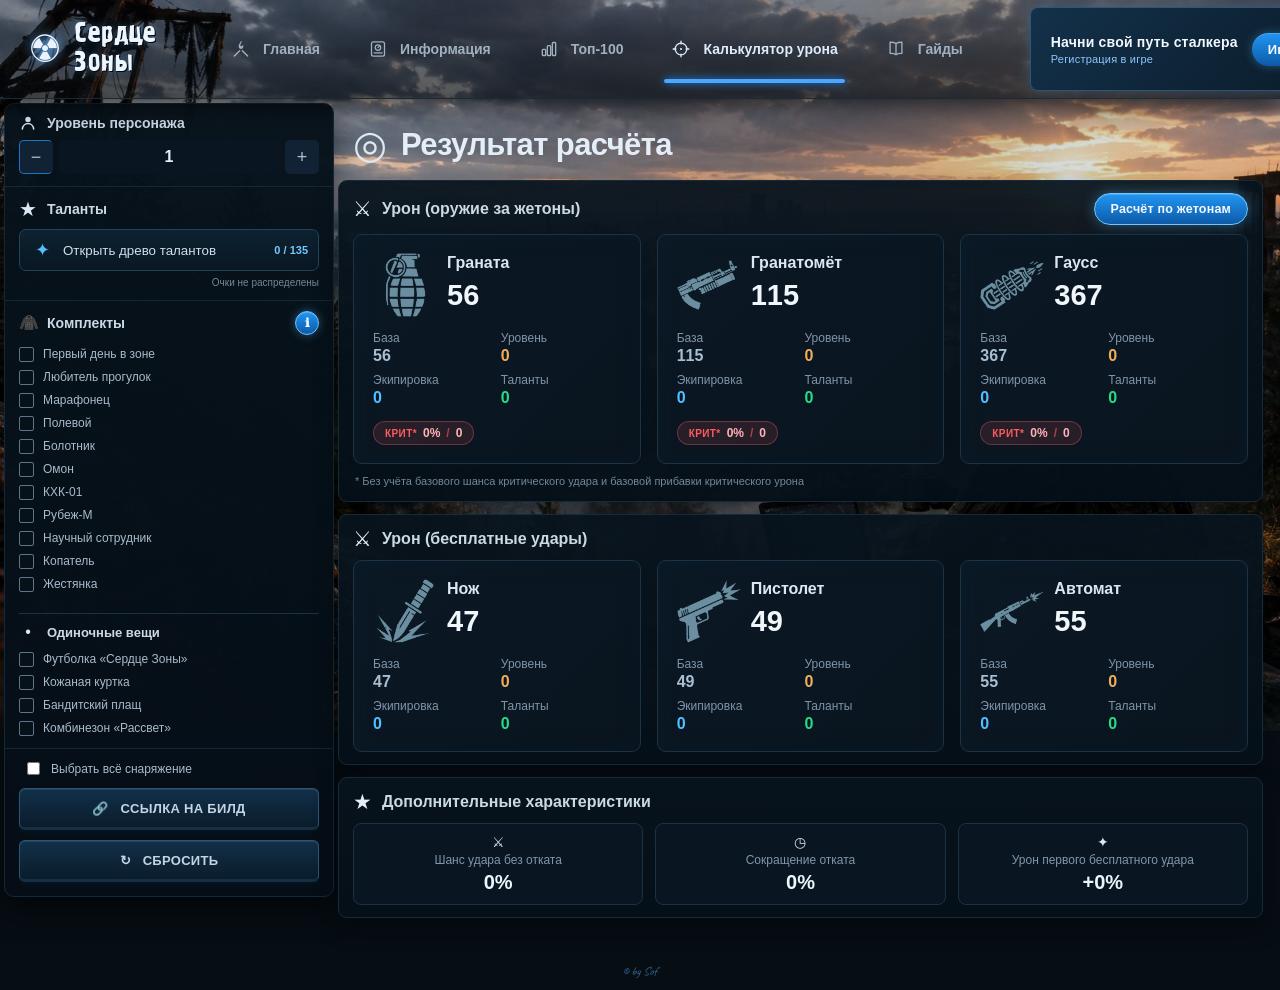
==== commit 455f3f62: "Fix" ====
--- a/calculator.html
+++ b/calculator.html
@@ -33,7 +33,11 @@
       <a class="active" href="calculator.html"><svg class="nav-icon" viewBox="0 0 24 24" fill="none" aria-hidden="true"><circle cx="12" cy="12" r="7" stroke="currentColor" stroke-width="1.6"/><path d="M12 2.6v3.3M12 18.1v3.3M2.6 12h3.3M18.1 12h3.3" stroke="currentColor" stroke-width="1.6" stroke-linecap="round"/><circle cx="12" cy="12" r="1.3" fill="currentColor"/></svg>Калькулятор урона</a>
       <a href="guides.html"><svg class="nav-icon" viewBox="0 0 24 24" fill="none" aria-hidden="true"><path d="M12 5.4c-1.9-1.2-4.5-1.7-7.1-1.5v13.4c2.6-.2 5.2.3 7.1 1.5 1.9-1.2 4.5-1.7 7.1-1.5V3.9c-2.6-.2-5.2.3-7.1 1.5Z" stroke="currentColor" stroke-width="1.6" stroke-linejoin="round"/><path d="M12 5.4v13.4" stroke="currentColor" stroke-width="1.6"/></svg>Гайды</a>
     </nav>
-    <a class="header-promo" href="https://vk.com/app54612839#ref_user_id=672" target="_blank" rel="noopener" aria-label="Регистрация — начни свой путь сталкера"><img src="assets/promo-banner.jpg" alt="Начни свой путь сталкера — регистрация" width="480" height="192" loading="eager"></a>
+    <a class="header-promo" href="https://vk.com/app54612839#ref_user_id=672" target="_blank" rel="noopener" aria-label="Регистрация — начни свой путь сталкера">
+      <span class="header-promo-glow" aria-hidden="true"></span>
+      <span class="header-promo-copy"><b>Начни свой путь сталкера</b><small>Регистрация в игре</small></span>
+      <span class="header-promo-cta">Играть<svg class="header-promo-arrow" viewBox="0 0 24 24" fill="none" aria-hidden="true"><path d="M8 4l8 8-8 8" stroke="currentColor" stroke-width="2" stroke-linecap="round" stroke-linejoin="round"/></svg></span>
+    </a>
   </div>
 </header>
 
--- a/styles.css
+++ b/styles.css
@@ -25,12 +25,25 @@
 .main-nav a.active{color:#dcecff}
 .main-nav a.active:after{content:"";position:absolute;bottom:15px;left:10px;right:10px;height:4px;border-radius:4px;background:#4aa8ff;box-shadow:0 0 8px #238cff}
 
-/* Рекламный баннер в шапке: ссылка-картинка, прижатая к правому краю за счёт
-   margin-left:auto — остаётся последним элементом в потоке header-inner,
-   поэтому не требует отдельной обёртки или изменения flex-раскладки шапки. */
-.header-promo{margin-left:auto;flex:0 0 auto;display:block;height:64px;line-height:0;border:1px solid #2d5578;border-radius:8px;overflow:hidden;box-shadow:0 0 14px rgba(84,191,255,.22);transition:transform .15s ease,box-shadow .15s ease,border-color .15s ease}
+/* Рекламный баннер в шапке. Раньше это была просто картинка (assets/promo-banner.jpg)
+   с текстом, впечённым в растр, — при сжатии в JPEG и уменьшении под высоту
+   шапки текст на ней превращался в кашу. Теперь текст живой (реальные <span>),
+   поэтому он чёткий на любом экране и масштабе, а фон и обводку рисует CSS
+   в духе остальных плашек сайта (ср. .side-btn, .tokens-btn). margin-left:auto
+   по-прежнему держит баннер прижатым к правому краю шапки, отдельная обёртка
+   для этого не нужна. */
+.header-promo{margin-left:auto;flex:0 0 auto;position:relative;display:flex;align-items:center;gap:14px;height:84px;padding:0 20px;border:1px solid #2d5578;border-radius:8px;background:linear-gradient(135deg,#13314a,#0a1a27);overflow:hidden;text-decoration:none;box-shadow:0 0 14px rgba(84,191,255,.22);transition:transform .15s ease,box-shadow .15s ease,border-color .15s ease}
 .header-promo:hover{transform:translateY(-1px);box-shadow:0 0 20px rgba(84,191,255,.4);border-color:#4aa8ff}
-.header-promo img{display:block;height:100%;width:auto}
+.header-promo:hover .header-promo-glow{opacity:1}
+/* Мягкое радиальное свечение поверх подложки — тот же приём, что и glow у
+   логотипа/иконок сайта, только выключен по умолчанию и включается на hover,
+   чтобы в состоянии покоя текст читался на ровном фоне без бликов под ним. */
+.header-promo-glow{position:absolute;inset:-60% -10%;background:radial-gradient(circle,rgba(84,191,255,.22),transparent 65%);opacity:0;transition:opacity .15s ease;pointer-events:none}
+.header-promo-copy{position:relative;display:flex;flex-direction:column;gap:3px;white-space:nowrap}
+.header-promo-copy b{font-size:14px;font-weight:700;color:#f2f8ff;letter-spacing:.2px}
+.header-promo-copy small{font-size:11px;color:#8fc6ff;letter-spacing:.2px}
+.header-promo-cta{position:relative;display:inline-flex;align-items:center;gap:6px;flex:0 0 auto;padding:9px 16px;border-radius:20px;background:linear-gradient(180deg,#2196f3,#0d5aa7);color:#f2f9ff;font-size:13px;font-weight:700;letter-spacing:.2px;white-space:nowrap;box-shadow:0 0 10px rgba(84,191,255,.35),inset 0 1px 0 rgba(255,255,255,.18)}
+.header-promo-arrow{width:13px;height:13px;flex:0 0 13px}
 
 /* ===== Вкладки сайта =====
    Каждый раздел (Калькулятор, Информация) — это .view; активен тот,
@@ -388,7 +401,8 @@
   .header-inner{gap:15px}
   .main-nav{gap:0}
   .main-nav a{padding:0 9px}
-  .header-promo{height:56px}
+  .header-promo{height:72px;padding:0 16px;gap:10px}
+  .header-promo-cta{padding:8px 13px}
   .page{grid-template-columns:300px 1fr}
   .info-groups{grid-template-columns:1fr}
   .home-grid{grid-template-columns:1fr 1fr}
@@ -403,14 +417,18 @@
 /* ===== Планшеты и телефоны ===== */
 @media(max-width:760px){
   .site-header{height:auto}
-  .header-inner{min-height:80px;flex-wrap:wrap;padding:10px 14px}
+  .header-inner{min-height:88px;flex-wrap:wrap;padding:10px 14px}
   .logo{width:auto}
   .main-nav{order:3;width:100%;height:44px;overflow:auto}
   .main-nav a{font-size:12px}
   .main-nav a.active:after{bottom:5px;height:3px}
   /* На узкой шапке баннер держим на первой строке рядом с логотипом,
-     а меню переносится на вторую строку целиком (order:3 выше) */
-  .header-promo{order:2;height:44px}
+     а меню переносится на вторую строку целиком (order:3 выше). Подзаголовок
+     («Регистрация в игре») на такой ширине убираем — на первый план выходит
+     заголовок и кнопка, этого достаточно, чтобы баннер оставался читаемым. */
+  .header-promo{order:2;height:56px;padding:0 12px;gap:8px}
+  .header-promo-copy small{display:none}
+  .header-promo-cta{padding:6px 11px;font-size:12px}
   .page{display:block}
   .sidebar{margin-bottom:8px}
   .content{padding:8px}
@@ -453,7 +471,10 @@
   .logo-title{font-size:19px;letter-spacing:.3px}
   .main-nav a{padding:0 8px;font-size:11px;gap:6px}
   .main-nav a .nav-icon{width:17px;height:17px;flex:0 0 17px}
-  .header-promo{height:34px}
+  .header-promo{height:44px;padding:0 10px;gap:6px;border-radius:6px}
+  .header-promo-copy b{font-size:11px}
+  .header-promo-cta{padding:5px 9px;font-size:11px;gap:4px}
+  .header-promo-arrow{width:11px;height:11px;flex:0 0 11px}
   .result-title{padding:4px 8px 10px;gap:8px}
   .result-title h1{font-size:21px}
   .target-icon{font-size:27px}
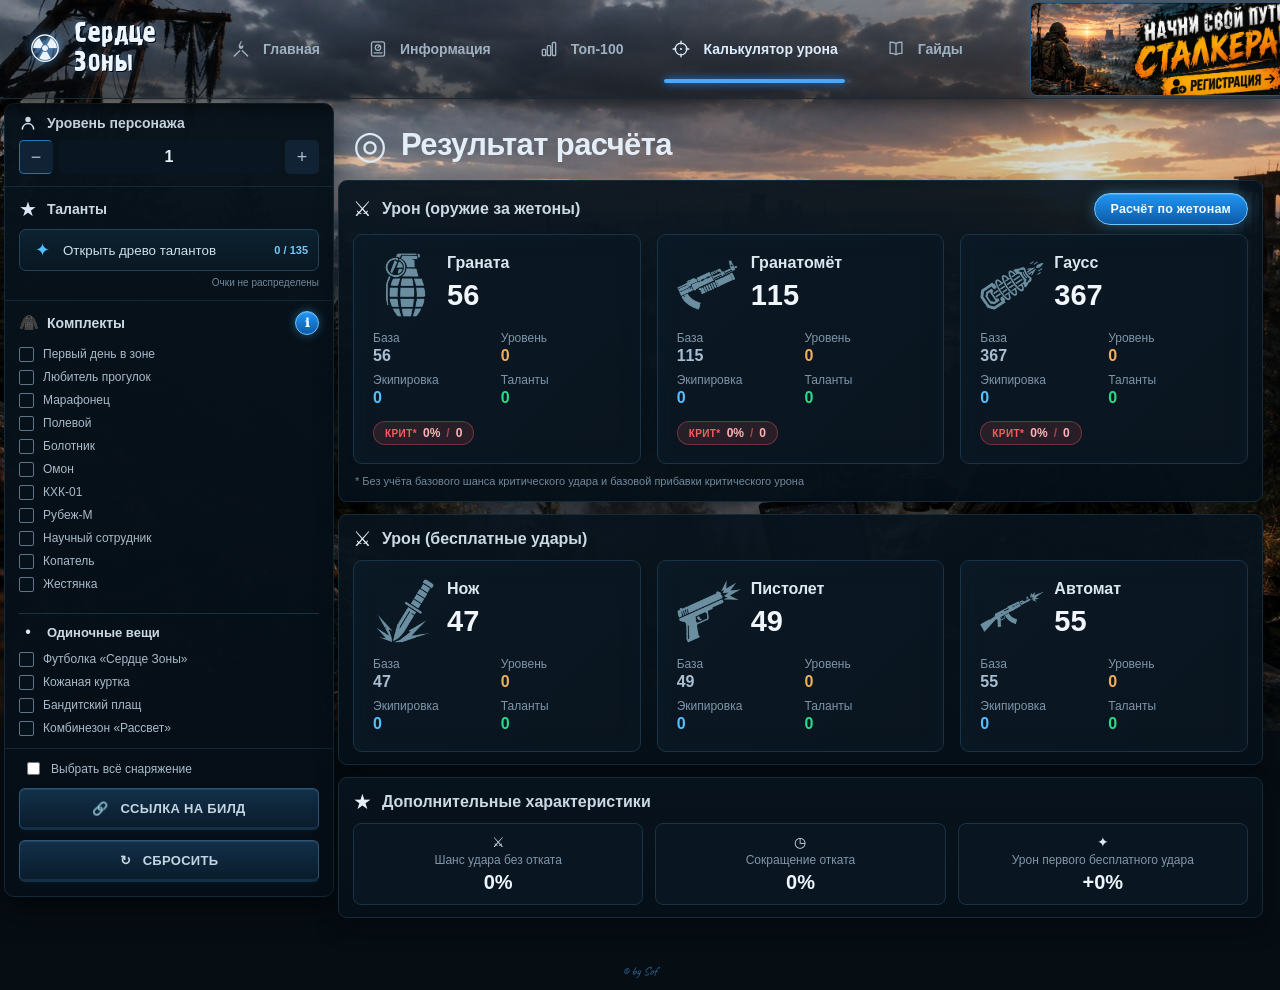
==== commit bd74d9a2: "Fix" ====
--- a/calculator.html
+++ b/calculator.html
@@ -33,11 +33,7 @@
       <a class="active" href="calculator.html"><svg class="nav-icon" viewBox="0 0 24 24" fill="none" aria-hidden="true"><circle cx="12" cy="12" r="7" stroke="currentColor" stroke-width="1.6"/><path d="M12 2.6v3.3M12 18.1v3.3M2.6 12h3.3M18.1 12h3.3" stroke="currentColor" stroke-width="1.6" stroke-linecap="round"/><circle cx="12" cy="12" r="1.3" fill="currentColor"/></svg>Калькулятор урона</a>
       <a href="guides.html"><svg class="nav-icon" viewBox="0 0 24 24" fill="none" aria-hidden="true"><path d="M12 5.4c-1.9-1.2-4.5-1.7-7.1-1.5v13.4c2.6-.2 5.2.3 7.1 1.5 1.9-1.2 4.5-1.7 7.1-1.5V3.9c-2.6-.2-5.2.3-7.1 1.5Z" stroke="currentColor" stroke-width="1.6" stroke-linejoin="round"/><path d="M12 5.4v13.4" stroke="currentColor" stroke-width="1.6"/></svg>Гайды</a>
     </nav>
-    <a class="header-promo" href="https://vk.com/app54612839#ref_user_id=672" target="_blank" rel="noopener" aria-label="Регистрация — начни свой путь сталкера">
-      <span class="header-promo-glow" aria-hidden="true"></span>
-      <span class="header-promo-copy"><b>Начни свой путь сталкера</b><small>Регистрация в игре</small></span>
-      <span class="header-promo-cta">Играть<svg class="header-promo-arrow" viewBox="0 0 24 24" fill="none" aria-hidden="true"><path d="M8 4l8 8-8 8" stroke="currentColor" stroke-width="2" stroke-linecap="round" stroke-linejoin="round"/></svg></span>
-    </a>
+    <a class="header-promo" href="https://vk.com/app54612839#ref_user_id=672" target="_blank" rel="noopener" aria-label="Регистрация — начни свой путь сталкера"><img src="assets/promo-banner.webp" alt="Начни свой путь сталкера — регистрация" width="1287" height="465" loading="eager"></a>
   </div>
 </header>
 
--- a/styles.css
+++ b/styles.css
@@ -25,25 +25,14 @@
 .main-nav a.active{color:#dcecff}
 .main-nav a.active:after{content:"";position:absolute;bottom:15px;left:10px;right:10px;height:4px;border-radius:4px;background:#4aa8ff;box-shadow:0 0 8px #238cff}
 
-/* Рекламный баннер в шапке. Раньше это была просто картинка (assets/promo-banner.jpg)
-   с текстом, впечённым в растр, — при сжатии в JPEG и уменьшении под высоту
-   шапки текст на ней превращался в кашу. Теперь текст живой (реальные <span>),
-   поэтому он чёткий на любом экране и масштабе, а фон и обводку рисует CSS
-   в духе остальных плашек сайта (ср. .side-btn, .tokens-btn). margin-left:auto
-   по-прежнему держит баннер прижатым к правому краю шапки, отдельная обёртка
-   для этого не нужна. */
-.header-promo{margin-left:auto;flex:0 0 auto;position:relative;display:flex;align-items:center;gap:14px;height:84px;padding:0 20px;border:1px solid #2d5578;border-radius:8px;background:linear-gradient(135deg,#13314a,#0a1a27);overflow:hidden;text-decoration:none;box-shadow:0 0 14px rgba(84,191,255,.22);transition:transform .15s ease,box-shadow .15s ease,border-color .15s ease}
+/* Рекламный баннер в шапке: ссылка-картинка, прижатая к правому краю за счёт
+   margin-left:auto — остаётся последним элементом в потоке header-inner,
+   поэтому не требует отдельной обёртки или изменения flex-раскладки шапки.
+   Высота чуть больше обычной (94px против 84px раньше) — на новом баннере
+   у текста плотный трэшевый шрифт, и на маленьком размере он терял чёткость. */
+.header-promo{margin-left:auto;flex:0 0 auto;display:block;height:94px;line-height:0;border:1px solid #2d5578;border-radius:8px;overflow:hidden;box-shadow:0 0 14px rgba(84,191,255,.22);transition:transform .15s ease,box-shadow .15s ease,border-color .15s ease}
 .header-promo:hover{transform:translateY(-1px);box-shadow:0 0 20px rgba(84,191,255,.4);border-color:#4aa8ff}
-.header-promo:hover .header-promo-glow{opacity:1}
-/* Мягкое радиальное свечение поверх подложки — тот же приём, что и glow у
-   логотипа/иконок сайта, только выключен по умолчанию и включается на hover,
-   чтобы в состоянии покоя текст читался на ровном фоне без бликов под ним. */
-.header-promo-glow{position:absolute;inset:-60% -10%;background:radial-gradient(circle,rgba(84,191,255,.22),transparent 65%);opacity:0;transition:opacity .15s ease;pointer-events:none}
-.header-promo-copy{position:relative;display:flex;flex-direction:column;gap:3px;white-space:nowrap}
-.header-promo-copy b{font-size:14px;font-weight:700;color:#f2f8ff;letter-spacing:.2px}
-.header-promo-copy small{font-size:11px;color:#8fc6ff;letter-spacing:.2px}
-.header-promo-cta{position:relative;display:inline-flex;align-items:center;gap:6px;flex:0 0 auto;padding:9px 16px;border-radius:20px;background:linear-gradient(180deg,#2196f3,#0d5aa7);color:#f2f9ff;font-size:13px;font-weight:700;letter-spacing:.2px;white-space:nowrap;box-shadow:0 0 10px rgba(84,191,255,.35),inset 0 1px 0 rgba(255,255,255,.18)}
-.header-promo-arrow{width:13px;height:13px;flex:0 0 13px}
+.header-promo img{display:block;height:100%;width:auto}
 
 /* ===== Вкладки сайта =====
    Каждый раздел (Калькулятор, Информация) — это .view; активен тот,
@@ -401,8 +390,7 @@
   .header-inner{gap:15px}
   .main-nav{gap:0}
   .main-nav a{padding:0 9px}
-  .header-promo{height:72px;padding:0 16px;gap:10px}
-  .header-promo-cta{padding:8px 13px}
+  .header-promo{height:80px}
   .page{grid-template-columns:300px 1fr}
   .info-groups{grid-template-columns:1fr}
   .home-grid{grid-template-columns:1fr 1fr}
@@ -423,12 +411,8 @@
   .main-nav a{font-size:12px}
   .main-nav a.active:after{bottom:5px;height:3px}
   /* На узкой шапке баннер держим на первой строке рядом с логотипом,
-     а меню переносится на вторую строку целиком (order:3 выше). Подзаголовок
-     («Регистрация в игре») на такой ширине убираем — на первый план выходит
-     заголовок и кнопка, этого достаточно, чтобы баннер оставался читаемым. */
-  .header-promo{order:2;height:56px;padding:0 12px;gap:8px}
-  .header-promo-copy small{display:none}
-  .header-promo-cta{padding:6px 11px;font-size:12px}
+     а меню переносится на вторую строку целиком (order:3 выше) */
+  .header-promo{order:2;height:60px}
   .page{display:block}
   .sidebar{margin-bottom:8px}
   .content{padding:8px}
@@ -471,10 +455,7 @@
   .logo-title{font-size:19px;letter-spacing:.3px}
   .main-nav a{padding:0 8px;font-size:11px;gap:6px}
   .main-nav a .nav-icon{width:17px;height:17px;flex:0 0 17px}
-  .header-promo{height:44px;padding:0 10px;gap:6px;border-radius:6px}
-  .header-promo-copy b{font-size:11px}
-  .header-promo-cta{padding:5px 9px;font-size:11px;gap:4px}
-  .header-promo-arrow{width:11px;height:11px;flex:0 0 11px}
+  .header-promo{height:46px}
   .result-title{padding:4px 8px 10px;gap:8px}
   .result-title h1{font-size:21px}
   .target-icon{font-size:27px}
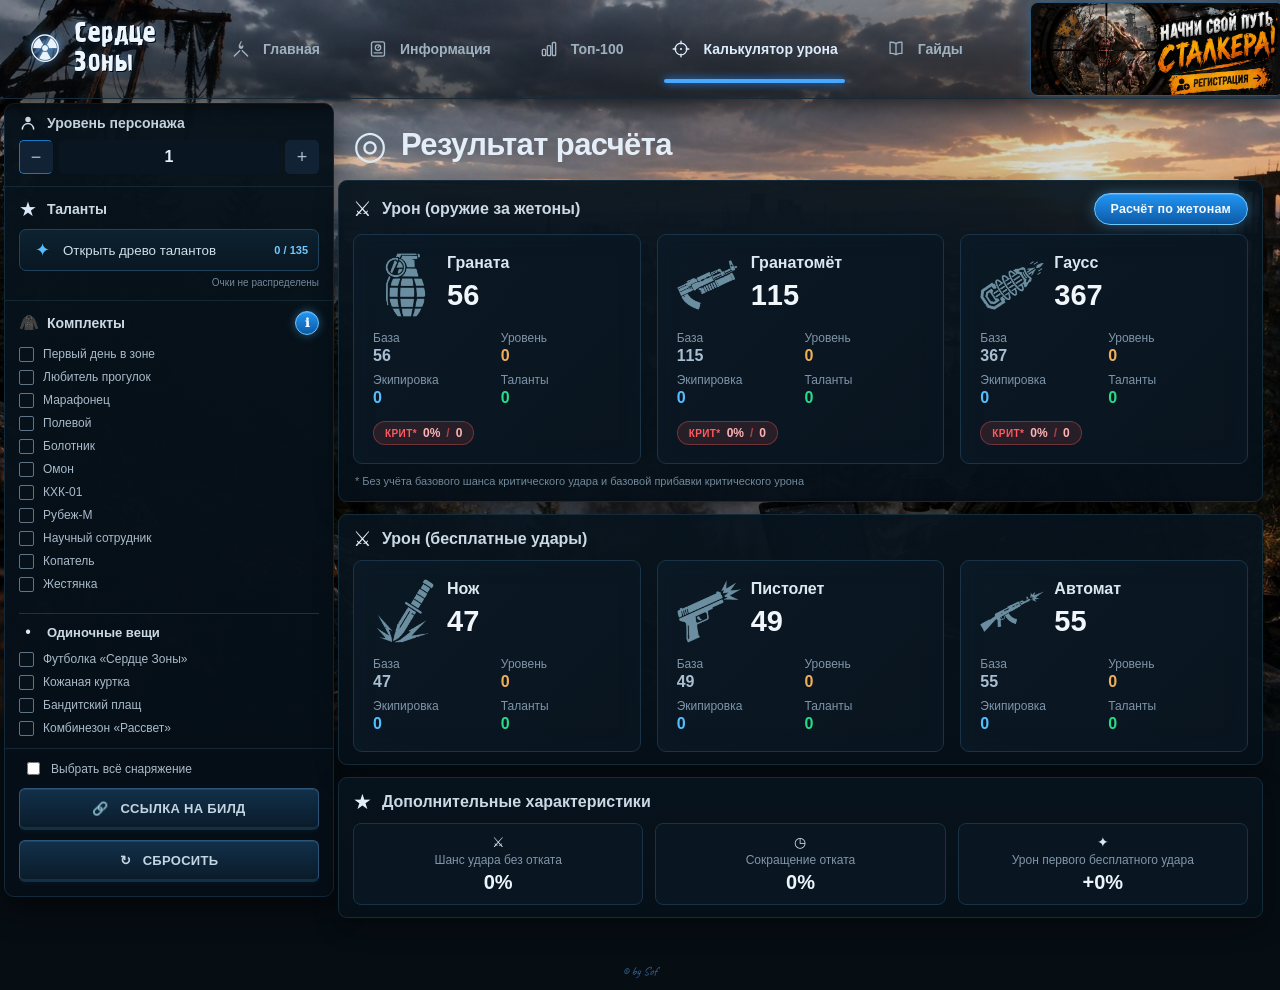
==== commit da0b9e3d: "Fix" ====
--- a/calculator.html
+++ b/calculator.html
@@ -33,7 +33,7 @@
       <a class="active" href="calculator.html"><svg class="nav-icon" viewBox="0 0 24 24" fill="none" aria-hidden="true"><circle cx="12" cy="12" r="7" stroke="currentColor" stroke-width="1.6"/><path d="M12 2.6v3.3M12 18.1v3.3M2.6 12h3.3M18.1 12h3.3" stroke="currentColor" stroke-width="1.6" stroke-linecap="round"/><circle cx="12" cy="12" r="1.3" fill="currentColor"/></svg>Калькулятор урона</a>
       <a href="guides.html"><svg class="nav-icon" viewBox="0 0 24 24" fill="none" aria-hidden="true"><path d="M12 5.4c-1.9-1.2-4.5-1.7-7.1-1.5v13.4c2.6-.2 5.2.3 7.1 1.5 1.9-1.2 4.5-1.7 7.1-1.5V3.9c-2.6-.2-5.2.3-7.1 1.5Z" stroke="currentColor" stroke-width="1.6" stroke-linejoin="round"/><path d="M12 5.4v13.4" stroke="currentColor" stroke-width="1.6"/></svg>Гайды</a>
     </nav>
-    <a class="header-promo" href="https://vk.com/app54612839#ref_user_id=672" target="_blank" rel="noopener" aria-label="Регистрация — начни свой путь сталкера"><img src="assets/promo-banner.webp" alt="Начни свой путь сталкера — регистрация" width="1287" height="465" loading="eager"></a>
+    <a class="header-promo" href="https://vk.com/app54612839#ref_user_id=672" target="_blank" rel="noopener" aria-label="Регистрация — начни свой путь сталкера"><img src="assets/promo-banner.webp" alt="Начни свой путь сталкера — регистрация" width="1672" height="610" loading="eager"></a>
   </div>
 </header>
 
